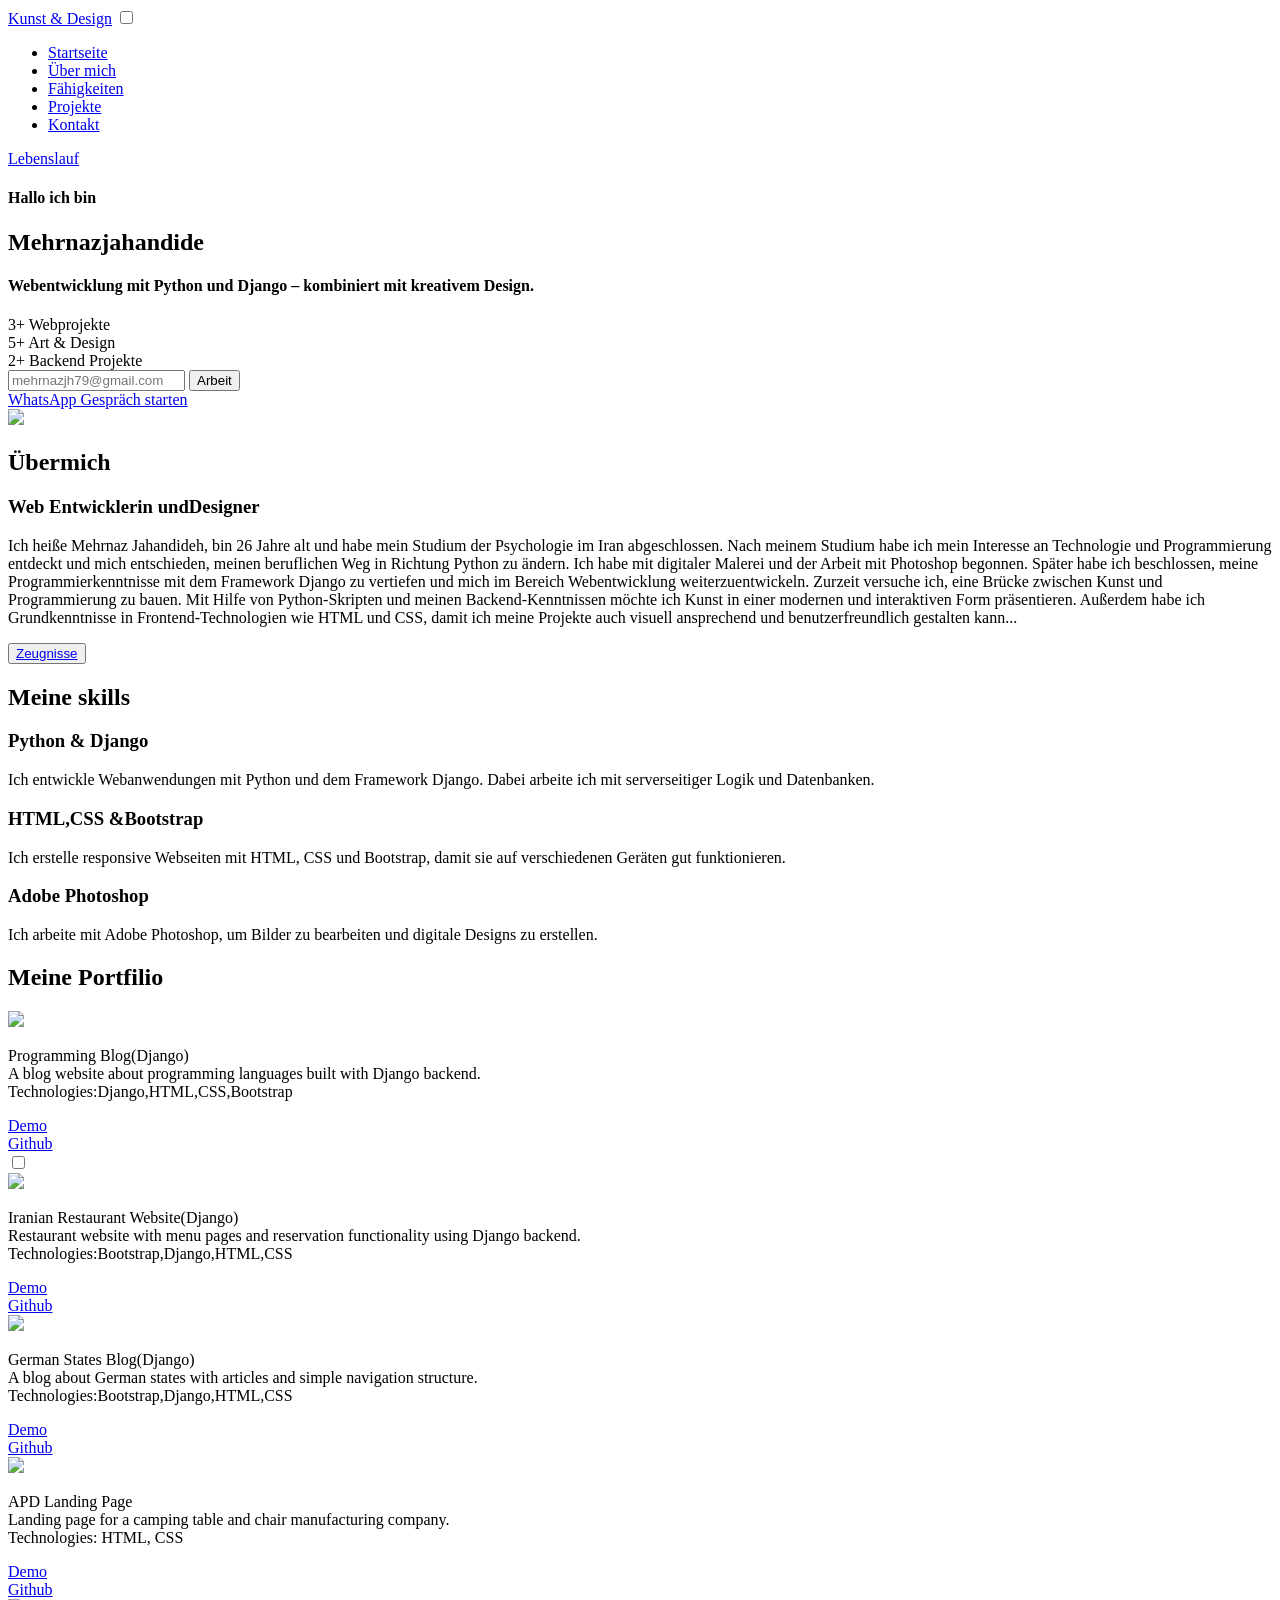
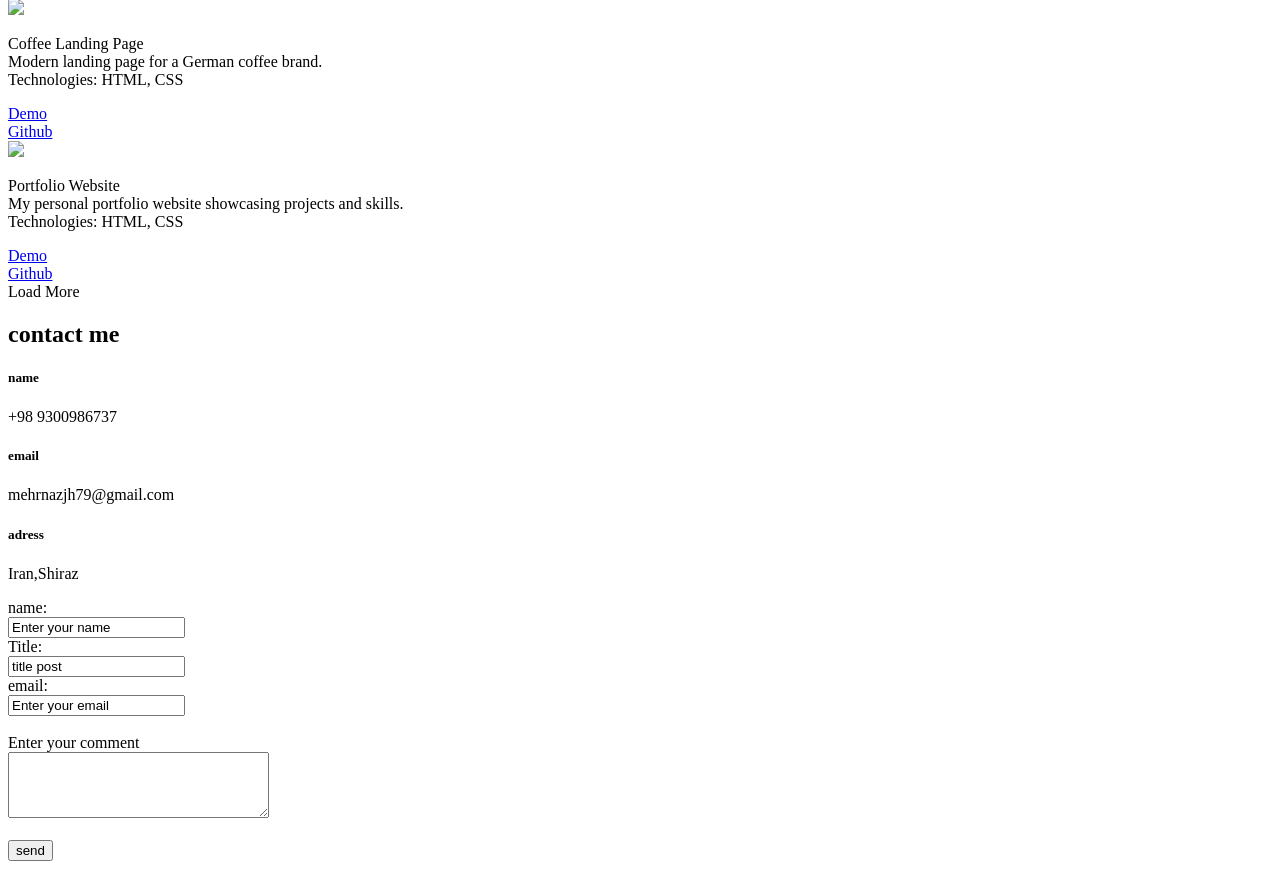
==== index.html @ a8831cef "Add files via upload" ====
<!DOCTYPE html>
<html lang="en">
<head>
    <meta charset="UTF-8">
    <link rel="stylesheet" href="./css/style.css">
    <link rel="stylesheet" href="./css/design.css">

    <!-- <link rel="preconnect" href="https://fonts.gstatic.com" crossorigin> -->
    <!-- <link href="https://fonts.googleapis.com/css2?family=Amiri:ital,wght@0,400;0,700;1,400;1,700&display=swap" rel="stylesheet"> -->
    <!-- <link rel="stylesheet" href="https://cdnjs.cloudflare.com/ajax/libs/font-awesome/6.5.0/css/all.min.css"> -->
    <meta name="viewport" content="width=device-width, initial-scale=1.0">
    <title>Lebenslauf</title>
</head>
<body>
    <header class="header">
        <div class="container">
            <nav class="navbar">
               <a href="design.html" class="logo">Kunst & Design</a>
               <input type="checkbox" id="menu-toggle" class="menu-checkbox">
                <label for="menu-toggle" class="menu-label">
                    <span class="bar"></span>
                    <span class="bar"></span>
                    <span class="bar"></span>
                </label>

                
               <ul class="nav-links" id="navlinks">
                <li><a href="#start">Startseite </a></li>
                <li><a href="#Über mich">Über mich</a></li>
                <li><a href="#Fähigkeiten">Fähigkeiten </a></li>
                <li><a href="#Projekte">Projekte </a></li>
                <li><a href="#Kontakt">Kontakt </a></li>
                <!-- <li><a href="#">melden / sign in</a></li> -->
                </ul>

                <a href="#Lebenslauf" class="btn">Lebenslauf</a>
            </nav>
        </div>
    </header>
    <section class="hero" id="start">
        <div class="container">
            <div class="hero-grid">
                <div class="hero-content">
                    <h4>Hallo ich bin </h4>
                    <h1>Mehrnaz<span class="highlight">jahandide</span></h1>
                    <h4 class="typing-effect">
Webentwicklung mit Python und Django – kombiniert mit kreativem Design.</h4>


                
                    <div class="hero-status">
                        <div class="stat-item">
                            <span class="num">3+</span>
                            <span class="label">Webprojekte</span>
                        </div>
                        <div class="stat-item">
                            <span class="num">5+</span>
                            <span class="label">Art & Design</span>
                        </div>
                        <div class="stat-item">
                            <span class="num">2+</span>
                            <span class="label">Backend Projekte</span>
                        </div>
                    </div>
                        <form action="" class="newsletter-form">
                            <input type="email" placeholder="mehrnazjh79@gmail.com">
                            <input type="submit" value="Arbeit" >
                        </form>
                        <div class="hero-cta">
                          <a href="#" class="btn">WhatsApp Gespräch starten</a>
                        </div>
                </div>
           </div>
        </div>

    </section>
    <section class="about" id="Über mich">
		<div class="container">
			<div class="about-content">
				<div class="about-img">
				    <img src="./css/img/me.jpg">
				</div>
				<div class="text_about">
                    <h2>Über<span class="highlight">mich</span></h2>
                    <h3>Web Entwicklerin und<span class="highlight">Designer</span></h3>
                    <p>Ich heiße Mehrnaz Jahandideh, bin 26 Jahre alt und habe mein Studium der Psychologie im Iran abgeschlossen. Nach meinem Studium habe ich mein Interesse an Technologie und Programmierung entdeckt und mich entschieden, meinen beruflichen Weg in Richtung Python zu ändern. Ich habe mit digitaler Malerei und der Arbeit mit Photoshop begonnen. Später habe ich beschlossen, meine Programmierkenntnisse mit dem Framework Django zu vertiefen und mich im Bereich Webentwicklung weiterzuentwickeln. Zurzeit versuche ich, eine Brücke zwischen Kunst und Programmierung zu bauen. Mit Hilfe von Python-Skripten und meinen Backend-Kenntnissen möchte ich Kunst in einer modernen und interaktiven Form präsentieren. Außerdem habe ich Grundkenntnisse in Frontend-Technologien wie HTML und CSS, damit ich meine Projekte auch visuell ansprechend und benutzerfreundlich gestalten kann...</p>
                    <button id="Lebenslauf" class="btn"><a href="./css/files/meine_zeugnisse.zip" download class="logo">Zeugnisse</a></button>	
    			</div>
                
		    </div>
		</div>
	</section>
    <section class="skills" id="Fähigkeiten">
        <div class="container">
            <div class="titls">
                <h2><span class="highlight">Meine</span> skills</h2>
            </div>

            <div class="skills-grid">
                <div class="box">
                    <h3 class="title2-logo">Python & Django</h3>
                    <p>Ich entwickle Webanwendungen mit Python und dem Framework Django. Dabei arbeite ich mit serverseitiger Logik und Datenbanken.</p>
                </div>
               

                
                    <div class="box">
                        <h3 class="title2-logo">HTML,CSS &Bootstrap</h3>
                        <p>Ich erstelle responsive Webseiten mit HTML, CSS und Bootstrap, damit sie auf verschiedenen Geräten gut funktionieren.</p>
                    </div>
                
                
                
                    <div class="box">
                        <h3 class="title2-logo">Adobe Photoshop</h3>
                        <p>Ich arbeite mit Adobe Photoshop, um Bilder zu bearbeiten und digitale Designs zu erstellen.

</p>
                    </div>
                

                
            </div>
        </div>
    </section>
    <section class="portfilio" id="Projekte">
         <!-- <div class="container">  -->
            <div class="titls">
                <h2><span class="highlight">Meine</span> Portfilio</h2>
            </div>  

            <div class="portfilio-grid">
        <div class="box2">
          <div class="image-portfilio">
            <img src="./css/img/Tech Blog.jpeg"> 
          </div>
          <div class="text-portfilio">
            <p>Programming Blog(Django)<br>
A blog website about programming languages built with Django backend.<br>
Technologies:Django,HTML,CSS,Bootstrap</p>
            <div class="github">
                 <div class="link"><a href="#">Demo</a></div>
                <div class="link"><a href="https://github.com/Mehrnazjahandideh/Techblog">Github</a></div>
            </div>
        </div>
    </div>

    <!-- چک‌باکس پنهان دقیقا بعد از کارت 1 -->
    <input type="checkbox" id="load-more-toggle" class="load-more-checkbox">

    <!-- کارت 2 (مخفی فقط در موبایل) -->
    <div class="box2 hide-mobile-only">
        <div class="image-portfilio">
            <img src="./css/img/home.jpeg">  
        </div>
        <div class="text-portfilio">
            <p>Iranian Restaurant Website(Django)<br>
             Restaurant website with menu pages and reservation functionality using Django backend.
             <br>Technologies:Bootstrap,Django,HTML,CSS</p>
            <div class="github">
                <div class="link"><a href="#">Demo</a></div>
                <div class="link"><a href="https://github.com/Mehrnazjahandideh/Iranfood">Github</a></div>
            </div>
        </div>
    </div>

    <!-- کارت 3 (مخفی فقط در موبایل) -->
    <div class="box2 hide-mobile-only">
        <div class="image-portfilio">
            <img src="./css/img/blog.de.jpeg">  
        </div>
        <div class="text-portfilio">
            <p>German States Blog(Django)<br>
              A blog about German states with articles and simple navigation structure.<br>
              Technologies:Bootstrap,Django,HTML,CSS
            </p>
            <div class="github">
                <div class="link"><a href="#">Demo</a></div>
                <div class="link"><a href="https://github.com/Mehrnazjahandideh/blog.de">Github</a></div>
            </div>
        </div>
    </div>
    

    <!-- کارت 4 (همیشه مخفی) -->
    <div class="box2 hide-always">
        <div class="image-portfilio">
            <img src="./css/img/apd.jpeg"> 
        </div>
        <div class="text-portfilio">
            <p>APD Landing Page<br>
               Landing page for a camping table and chair manufacturing company.<br>
               Technologies: HTML, CSS
            </p>
            <div class="github">
                <div class="link"><a href="https://mehrnazjahandideh.github.io/APDLanding/">Demo</a></div>
                <div class="link"><a href="https://github.com/Mehrnazjahandideh/APDLanding">Github</a></div>
            </div>
        </div>
    </div>

    <!-- کارت 5 (همیشه مخفی) -->
    <div class="box2 hide-always">
        <div class="image-portfilio">
            <img src="./css/img/kaffe.png">  
        </div>
        <div class="text-portfilio">
            <p>Coffee Landing Page<br>
             Modern landing page for a German coffee brand.<br>
             Technologies: HTML, CSS
            </p>
            <div class="github">
               <div class="link"><a href="https://mehrnazjahandideh.github.io/kaffee.de/">Demo</a></div>
               <div class="link"><a href="https://github.com/Mehrnazjahandideh/kaffee.de">Github</a></div>
            </div>
        </div>
    </div>

    <!-- کارت 6 (همیشه مخفی) -->
    <div class="box2 hide-always">
        <div class="image-portfilio">
            <img src="./css/img/me.png">  
        </div>
        <div class="text-portfilio">
            <p>Portfolio Website<br>
              My personal portfolio website showcasing projects and skills.<br>
              Technologies: HTML, CSS</p>
            <div class="github">
                <div class="link"><a href="#">Demo</a></div>
                <div class="link"><a href="#">Github</a></div>
            </div>
        </div>
    </div>

    <label for="load-more-toggle" class="load-more-btn btn">Load More</label>
    </section>

<!-- فوتر -->
    <footer class="contact" id="Kontakt">
        <div class="container">
            <h2 class="titls">contact<span class="highlight"> me</span></h2>
        <div class="footer-melden">

          <div class="info">
            <div class="footer">
               <h5 class="name"><span class="highlight">name</span></h5>
               <p class="number">+98 9300986737 </p>
            </div>

            <div class="footer">
               <h5 class="name"><span class="highlight">email</span></h5>
               <p class="number">mehrnazjh79@gmail.com </p>
            </div>

            <div class="footer">
                <h5 class="name"><span class="highlight">adress</span></h5>
                <p class="number">Iran,Shiraz </p>
            </div>
        </div>


        <div class="footer-form">
            <label for="name">name:</label><br>
            <input class="stat-item" type="text" name="name" value="Enter your name">
            <br>

            <label for="title">Title:</label><br>
            <input class="stat-item" type="text" name="title" value="title post"><br>

            <label for="email">email:</label><br>
            <input class="stat-item" class="stat-item" type="text" name="email" value="Enter your email">
            <br><br>
            
            <label for="text">Enter your comment</label><br>
            <textarea name="BLOG" id="" cols="30" rows="4"></textarea><br><br>
            <button type="submit" value="send" class='send btn'>send</button>
        
        </div>
      </div>
        
    </footer>
</body>
</html>
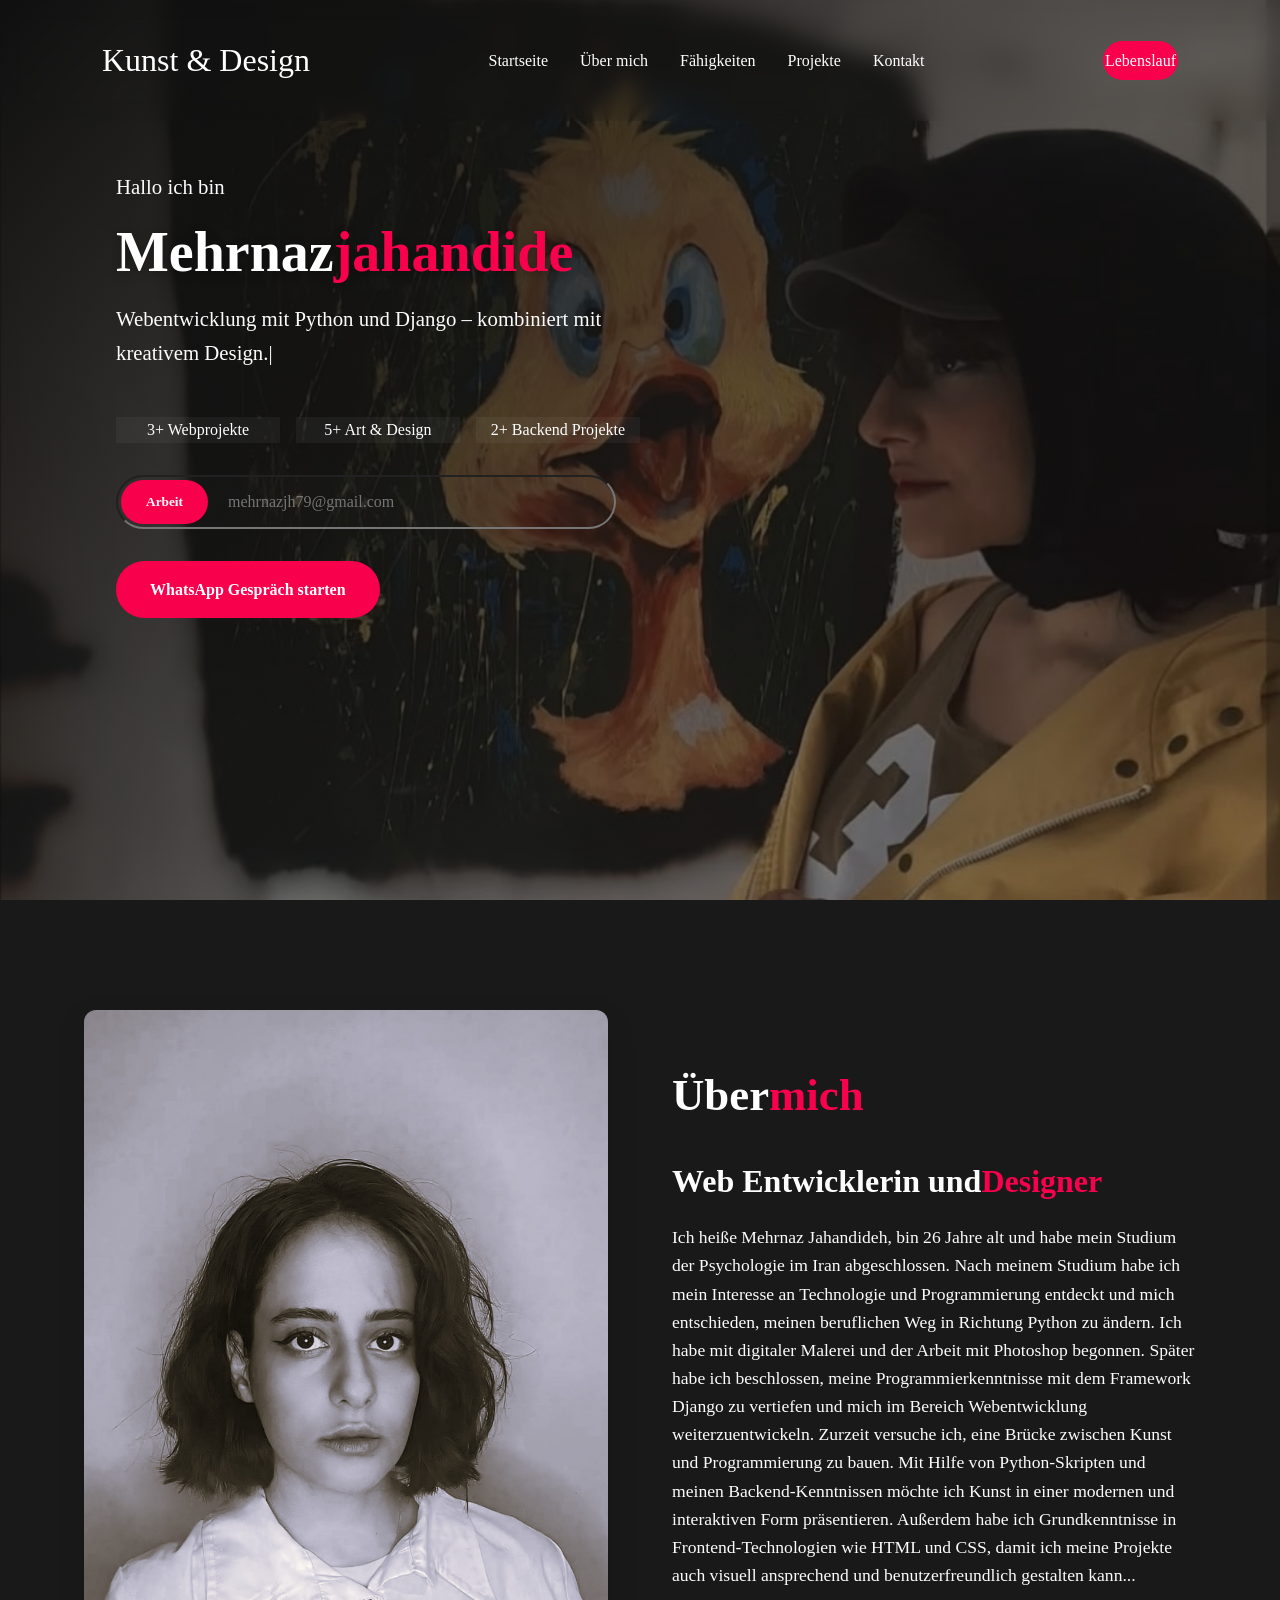
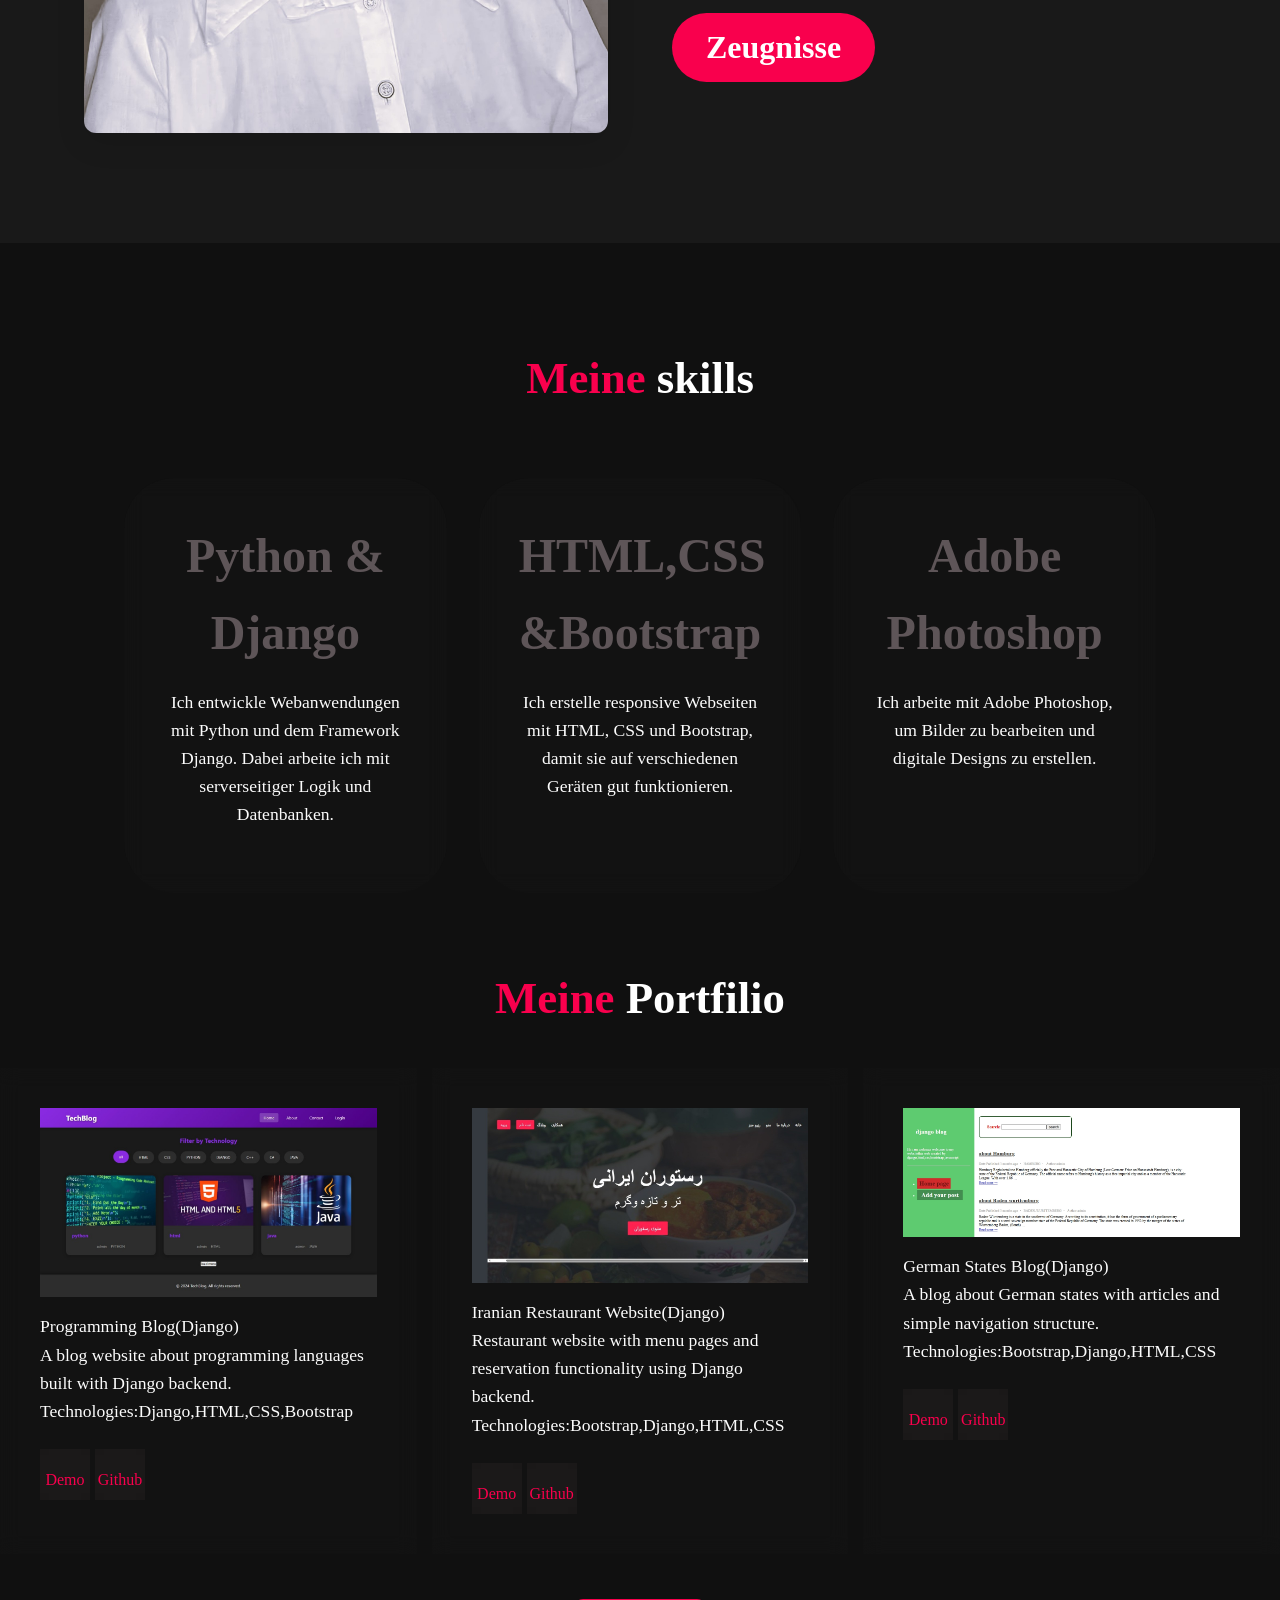
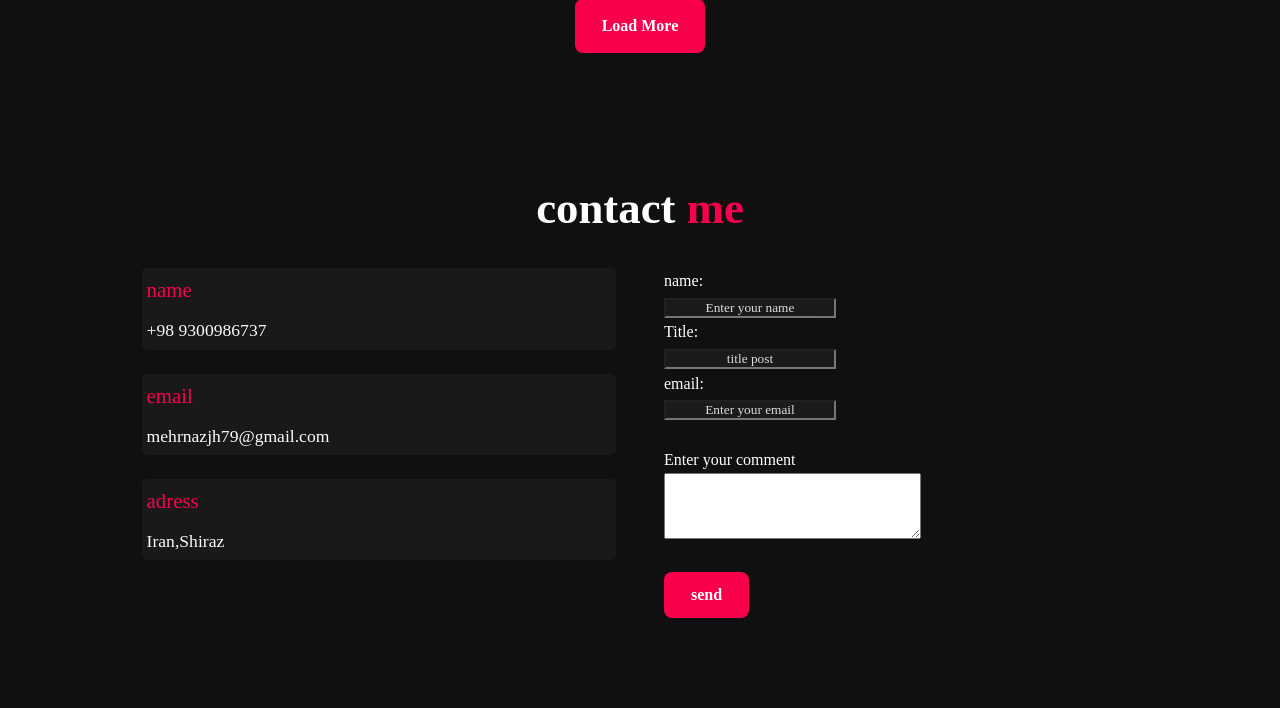
==== commit 040a3631: "Update index.html" ====
--- a/index.html
+++ b/index.html
@@ -227,7 +227,7 @@
               Technologies: HTML, CSS</p>
             <div class="github">
                 <div class="link"><a href="#">Demo</a></div>
-                <div class="link"><a href="#">Github</a></div>
+                <div class="link"><a href="https://github.com/Mehrnazjahandideh/MehrnazBioArt">Github</a></div>
             </div>
         </div>
     </div>
@@ -280,4 +280,4 @@
         
     </footer>
 </body>
-</html>+</html>
--- a/css/style.css
+++ b/css/style.css
@@ -0,0 +1,690 @@
+*{
+    margin: 0;
+    padding: 0;
+    box-sizing: border-box;
+    font-family: Cambria, Cochin, Georgia, Times, 'Times New Roman', serif;
+}
+html{
+    scroll-behavior: smooth;
+}
+body{
+    background-color: var(--dark-color);
+    color: var(--light-color);
+     line-height: 1.6;
+    /* overflow: hidden; */
+}
+h1{
+    font-size: 3.5rem;
+    font-weight: 800;
+    line-height: 1.2;
+}
+h2{
+    font-size: 2.8rem;
+    font-weight: 700;
+    margin-bottom: 1.5rem;
+}
+h3{
+     font-size: 2rem;
+    font-weight: 600;
+    margin-bottom: 1rem;
+}
+h4{
+    font-size: 1.5rem;
+    font-weight: 500;
+}
+h5{
+    font-size: 1.3rem;
+    font-weight: 500;
+}
+p{
+    font-size: 1.1rem;
+    margin-bottom: 1.5rem;
+    color: var(--gray-color);
+}
+:root {
+    --primary-color:#f9004d;
+    --primary-light:rgba(249, 0 ,77 ,0.1);
+    --secodary-color:#191919;
+    --dark-color:#101010;
+    --light-color:#ffff;
+    --gray-color:#fcfcfc;
+    --rtanition:all 0.3s ease;
+    --box-shadow:0 10px 30px rgba(0,0,0,0.1);
+    --birder-radius:12px;
+
+}
+.container{
+    width:90%;
+    max-width: 1200px;
+    margin: 10px auto;
+    padding: 0 20px;
+
+}
+header{
+    position: fixed;
+    top: 0;
+    right: 0;
+    width: 100%;
+    z-index: 1000;
+    backdrop-filter: blur(10px);
+    padding: 20px;
+    transition:var(--rtanition) ;
+    display: flex;
+
+}
+header.scrolled{
+    padding: 15px;
+    box-shadow: 0 5px 20px rgba(0,0,0,0.1);
+}
+.navbar{
+    display: flex; 
+    justify-content: space-between;
+    align-items: center;
+}
+.logo{
+    font-size: 2rem;
+    font-weight: 800;
+    color: var(--light-color);
+    text-decoration: none;
+
+}
+.logo:hover{
+    color: var(--primary-color);
+}
+  
+.nav-links{
+    display: flex;
+    gap: 2rem;
+    list-style-type: none;
+    gap: 2rem;
+   /* margin-right: 300px; */
+    /* padding-top: 20px; */
+}
+@media screen and (max-width: 768px) {
+     .nav-links {
+        position: absolute;
+        top: 100%;
+        left: -100%;
+        flex-direction: column;
+        width: 100%;
+        text-align: center;
+        padding: 30px 0;
+        transition: 0.4s ease-in-out;
+        background: rgba(30, 30, 30, 0.7);
+        backdrop-filter: blur(10px); 
+        -webkit-backdrop-filter: blur(10px);
+
+     }
+    .menu-checkbox:checked ~ .nav-links {
+        left: 0;
+    }
+}
+.nav-links  a:hover{
+    color: var(--primary-color);
+} 
+.navbar a {
+    color: var(--light-color);
+    font-weight: 500;
+    transition: var(--rtanition);
+    position: relative;
+    padding: 5px 0px;
+    text-decoration: none;
+}
+
+.nav-links a::after{
+    content: "";
+    position: absolute;
+    bottom: 0;
+    right: 0;
+    width: 0;
+    height: 2px;
+    background-color: var(--primary-color);
+    transition: var(--rtanition);
+    
+}
+.nav-links a:hover::after{
+
+    width: 100%;
+}
+.btn{
+    display: inline-block;
+    background-color: var(--primary-color);
+    color: var(--light-color);
+    padding: 14px 32px;
+    border-radius: 50px;
+    text-decoration: none;
+    font-weight: 600;
+    border: 2px solid transparent;
+    transition: var(--rtanition);
+    cursor: pointer;
+    font-size: 1rem;
+}
+@media screen and (max-width: 768px) {
+     .btn {
+        display: none;
+    }
+}
+.btn:hover {
+    background-color: transparent ;
+    background-color: rgb(148, 153, 137);
+    transform: translateY(-3px);
+    box-shadow: var(--box-shadow);
+    border: 2px solid;
+    transform: translateY(-5px);
+    border-color: var(--primary-color);
+    background: rgba(255,255,255,0.1);
+    border:1px solid var(--primary-color);
+    
+
+}
+.menu-checkbox {
+    display: none;
+}
+.menu-label {
+    display: none;
+    flex-direction: column;
+    cursor: pointer;
+    gap: 5px;
+}
+
+.bar {
+    width: 25px;
+    height: 3px;
+    background-color: var(--light-color); /* یا کلمه white بنویس */
+    transition: all 0.3s ease;
+}
+@media screen and (max-width: 768px) {
+     .menu-label {
+        display: flex;
+    }
+}
+    
+
+/*  /////////////////////////////////سوال */
+.hero{
+    min-height: 100vh;
+    position: relative;
+    overflow: hidden;
+    background: linear-gradient(
+        135deg,
+        rgba(16 16 16 / 100%) 0%,
+        rgb(25 25 25 / 30%) 100%,
+        rgb(16 16 16 / 0%) 0%
+
+      ),
+      url(./img/duck.jpg);
+    background-size: cover;
+    /* background-position: center; */
+    background-attachment: fixed;
+    padding: 160px 0px 50px ;
+    
+}
+.hero-grid{
+    display: grid;
+    grid-template-columns: 1fr 1fr;
+
+}
+@media screen and (max-width: 768px) {
+    
+    .hero-grid {
+        grid-template-columns: 1fr; 
+        text-align: left; 
+    }}
+.hero-content{
+    animation: fadeUp 1s ease;
+    padding-left: 2rem;
+}
+@media screen and (max-width: 768px) {
+     .hero-content {
+        padding-left: 0;
+    }
+    }
+.hero-content h4 {
+    color: var(--gray-color);
+    margin-bottom: 1rem;
+    font-size: 1.3rem;
+    animation: fadeUp 1s ease 0.2s both; 
+
+
+}
+.hero-content h1{
+    margin-bottom: 1rem;
+    animation: fadeUp 1s ease 0.4s both;
+    text-shadow: 0 2px 10px rgb(0 , 0, 0, 0.3);
+}
+@media screen and (max-width: 768px) {
+     .hero-content h1 {
+        font-size: 2.5rem;
+    }
+    .hero-status {
+       gap: 0.5rem; /* فاصله بین باکس‌ها کمتر شود */
+       margin: 2rem 10px; /* کمی فاصله از لبه‌های گوشی داشته باشد */
+    }
+
+    .stat-item {
+       padding: 10px 5px; /* پدینگ داخل باکس‌ها را تنظیم می‌کنیم */
+    }
+    .newsletter-form {
+        max-width: 100%; 
+        padding: 0 10px;
+        display: flex;
+        
+    }
+
+    .newsletter-form input[type='email'] {
+        padding: 15px 20px; 
+        margin-bottom: 10px; 
+        border-radius: 30px;
+        width: 100%;
+    }
+
+    .newsletter-form input[type='submit'] {
+        /* position: static;  */
+        width: 30%; 
+        height: 70%;
+        padding: 15px 20px;
+        border-radius: 30px;
+        margin-left: 10px;
+        
+        
+    }
+      
+    }
+.hero-content h3{
+    margin-bottom: 2.5rem;
+    color: #ddd;
+    animation: fadeUp 1s ease 0.6s both;
+}
+@keyframes fadeUp {
+    from {
+        opacity: 0;
+        transform: translateY(30px);
+    }
+    to {
+        opacity: 1;
+        transform: translateY(0);
+    }
+}
+.highlight{
+    color: var(--primary-color);
+}  
+.typing-effect{
+    position: relative;
+    display: inline-block;
+}
+.typing-effect::after{
+    content: '|';
+    position: absolute;
+    /* left: -5px; */
+    animation: blink 1s infinite;
+}
+@keyframes blink{
+    0%,
+    100% {
+        opacity: 1;
+    }
+    50%{
+        opacity: 0;
+    }
+}
+.hero-status{
+    display: grid;
+    grid-template-columns:repeat(3,1fr) ;
+    gap: 1rem;
+    margin: 2rem 0;
+    animation: fadeUp 1s ease 0.8s both;
+}
+@keyframes fadeUp {
+    from {
+        opacity: 0;
+        transform: translateY(30px);
+    }
+    to {
+        opacity: 1;
+        transform: translateY(0);
+    }
+}
+.stat-item{
+    text-align: center;
+    background: rgba(225,225,225,0.05);
+    /* padding: .5rem .5rem; */
+    backdrop-filter: blur(10px);
+    /* border-radius: var(--birder-radius); */
+    /* border: 1px solid rgba(255,255,255,0.1); */
+    transition: var(--rtanition);
+
+}
+.stat-item:hover{
+    transform: translateY(-5px);
+    border-color: var(--primary-color);
+    background: rgba(255,255,255,0.1);
+    border:1px solid var(--primary-color);
+}
+.newsletter-form{
+    max-width: 500px;
+    position: relative;
+    animation: fadeUp 1s ease 0.6s both;
+    margin-bottom: 2rem;
+    
+}
+@keyframes fadeUp {
+    from {
+        opacity: 0;
+        transform: translateY(30px);
+    }
+    to {
+        opacity: 1;
+        transform: translateY(0);
+    }
+}
+.newsletter-form input[type='email']{
+    width: 100%;
+    padding: 16px 20px 16px 110px;
+    border: 2px solid --primary-color;
+    background: rgba(255,255,255,.01);
+    color: var(--light-color);
+    font-size: 1rem;
+    backdrop-filter: blur(10px);
+    border-radius: 50px;
+    transition: var(--tranition);
+}
+.newsletter-form input[type='email']:focus{
+    outline: none;
+    box-shadow: 0 0 0 3px rgba(249, 0 ,77 ,0.3);
+    background: rgba(225,225,225,0.15);
+}
+
+.newsletter-form input[type='submit']{
+    position: absolute;
+    /* right: 10px; */
+    left: 5px;
+/* margin-right: 380px;   */
+    /* top: 9px; */
+    top: 5px;
+    bottom: 5px;
+    /* padding: 11px 25px;  */
+    padding: 0px 25px; 
+    border: none;
+    border-radius: 50px;
+    background-color: var(--primary-color);
+    color: var(--light-color);
+    font-weight: 600;
+    cursor: pointer;
+    transition: var(--tranition);
+
+}
+
+.newsletter-form input[type='submit']:hover{
+    border-color: #ff1a66;
+    /* transform: scale(1.05); */
+    transform: translateY(-3px);
+    border-color: var(--primary-color);
+    background: rgba(255,255,255,0.1);
+    border:1px solid var(--primary-color);
+}
+/* درباره ما */
+
+.about{
+    padding: 100px 0;
+    background-color: var(--secodary-color);
+}
+.about-content{
+    display: grid;
+    grid-template-columns: 1fr 1fr;
+    gap: 4rem;
+    align-items: center;
+    
+}
+.about-img{
+    border-radius: var(--birder-radius);
+    overflow: hidden;
+    box-shadow: var(--box-shadow);
+    
+}
+.about-img img {
+    width: 100%;
+    height: auto;
+    display: block;
+    transition: var(--rtanition);
+}
+.about-img:hover img{
+    transform: scale(1.1);
+}
+@media screen and (max-width: 768px) {
+    .about-content {
+        grid-template-columns: 1fr; 
+        gap: 2rem; 
+        text-align: center; 
+    }
+
+    
+    .about-img {
+        max-width: 400px;
+        margin: 0 auto;
+    }
+}
+
+/* مهارت */
+.skills {
+    width: 100%; 
+    background-color:blur();
+    margin-top: 100px;
+    margin-bottom: 30px;
+    
+    
+}
+.titls{
+   text-align: center;
+
+}
+.skills-grid{
+    display: grid;
+    gap: 2rem; 
+    padding: 2.5rem;
+    grid-template-columns: repeat(auto-fit , minmax(300px , 1fr));
+}
+.box{
+    gap: 35px;
+    /* background: var(--secodary-color); */
+    padding: 2.5rem;
+    border-radius: var(--birder-radius);
+    border: 1px;
+    transition: var(--rtanition);
+    text-align: center;
+    animation: fadeUp 1s ease;
+    border: 2px solid --primary-color; 
+    background: rgba(255,255,255,.01);
+    color: var(--light-color);
+    font-size: 2rem;
+    backdrop-filter: blur(10px);
+    border-radius: 50px;
+    transition: var(--rtanition);
+
+}
+@keyframes fadeUp {
+    from {
+        opacity: 0;
+        transform: translateY(50px);
+    }
+    to {
+        opacity: 1;
+        transform: translateY(0);
+    }
+}
+.box:hover{
+    border: 5px solid var(--primary-color);
+}
+
+
+.title2-logo{
+    font-size: 3rem;
+    color: #5e5558;
+}
+
+/* نمونه کار */
+/* تنظیمات گرید اصلی (یکی شد) */
+.portfilio-grid {
+    padding-top: 10px; 
+    display: grid;
+    grid-template-columns: 1fr 1fr 1fr;
+    gap: 15px;
+    width: 100%;
+}
+@media screen and (max-width: 768px) {
+    .portfilio-grid {
+        grid-template-columns: 1fr;
+    }
+}
+
+/* مخفی کردن چک باکس و کارت های 4 به بعد در همه حالت ها */
+.load-more-checkbox,
+.hide-always {
+    display: none;
+}
+
+/* مخفی کردن کارت های 2 و 3 فقط در موبایل */
+@media screen and (max-width: 768px) {
+    .hide-mobile-only {
+        display: none;
+    }
+}
+
+/* استایل دکمه Load More */
+.load-more-btn {
+    display: inline-block;
+    background-color: var(--primary-color);
+    color: #fff;
+    padding: 12px 25px;
+    text-align: center;
+    border-radius: 8px;
+    cursor: pointer;
+    /* این دستور باعث میشه دکمه بیفته وسط گرید */
+    grid-column: 1 / -1; 
+    margin: 30px auto;
+    width: max-content;
+    transition: 0.3s ease;
+}
+
+/* وقتی چک باکس تیک خورد، کارت های مخفی ظاهر میشن */
+.load-more-checkbox:checked ~ .hide-always,
+.load-more-checkbox:checked ~ .hide-mobile-only {
+    display: block; 
+    animation: fadeUp 0.5s ease forwards;
+}
+
+/* وقتی چک باکس تیک خورد، دکمه مخفی میشه */
+.load-more-checkbox:checked ~ .load-more-btn {
+    display: none;
+}
+
+/* ------------------------------------- */
+/* استایل های باکس ها (بدون تغییر، فقط اصلاحات جزئی تایپی) */
+.box2 {
+    width: 100%;
+    height: auto;
+    padding: 2.5rem;
+    text-align: center;
+    animation: fadeUp 1s ease;
+    background: rgba(255,255,255,.01);
+    color: var(--light-color);
+    font-size: 2rem;
+    backdrop-filter: blur(10px);
+    /* غلط املایی --rtanition به --transition تغییر کرد */
+    transition: var(--transition); 
+}
+
+.box2 img {
+    width: 100%;
+    height: auto;
+    object-fit: cover;
+}
+
+.github {
+    display: flex;
+    gap: 5px;
+}
+
+.link {
+    width: 50px;
+    text-align: center;
+    justify-content: center;
+    background: rgba(180, 129, 129, 0.05);
+    backdrop-filter: blur(10px);
+    transition: var(--transition);
+}
+
+.link:hover {
+    transform: translateY(-5px);
+    border-color: var(--primary-color);
+    background: var(--secodary-color); /* اگر املای این متغیر در روت شما secodary است، همین بماند */
+    border: 1px solid var(--primary-color);
+}
+
+.text-portfilio a {
+    font-size: 1rem;
+    text-decoration: none;
+    color: var(--primary-color);
+}
+
+.text-portfilio p {
+    text-align: left;
+}
+
+
+
+
+/* فوتر */
+.contact {
+    padding: 5rem 5%;
+    
+
+
+}
+.footer-melden{
+    display: grid;
+    grid-template-columns: 0.5fr 0.5fr;
+    gap: 3rem;
+   
+    
+}
+
+.info{
+    flex-direction: colum;
+    gap: 2rem;
+    
+}
+.footer{
+    background-color: var(--secodary-color);
+    align-items: center;
+    border-radius: 5px;
+    transition: var(--rtanition);
+    
+    
+    
+}
+.footer:hover{
+    transform: translateY(-20px);
+    background-color: var(--dark-color);
+    
+    
+}
+.footer h5{
+    padding: 5px;
+}
+.footer p{
+    padding: 5px;
+}
+.contact .stat-item{
+    color: #ddd;
+}
+.send {
+    display: inline-block;
+    background-color: var(--primary-color);
+    color: #fff;
+    padding: 12px 25px;
+    text-align: center;
+    border-radius: 8px;
+    cursor: pointer;
+    width: max-content;
+    transition: 0.3s ease;
+}
--- a/css/design.css
+++ b/css/design.css
@@ -0,0 +1,251 @@
+/* .coming-soon {
+    text-align: center;
+    padding: 200px 20px;
+    margin-bottom: -200px;
+    
+}
+
+.coming-soon h1 {
+    font-size: 2.4rem;
+    margin-bottom: 20px;
+}
+
+.coming-soon p {
+    font-size: 1.2rem;
+    color: #555;
+    
+} */
+
+
+/* تنظیمات بخش زیر منو */
+.hero-art {
+    padding-bottom: 50px;
+    width: 100%;
+    background-color: #222; /* رنگ پس زمینه کمی روشن‌تر از سیاه خالص برای تمایز */
+}
+
+/* فلکس باکس برای قرار دادن عکس و متن کنار هم */
+.hero-art-content {
+    min-height: 100vh;
+    position: relative;
+    overflow: hidden;
+    background: linear-gradient(
+        135deg,
+        rgba(16 16 16 / 100%) 0%,
+        rgb(25 25 25 / 30%) 100%,
+        rgb(16 16 16 / 0%) 0%
+
+      ),
+      url(./img/rihana.jpg);
+    background-size: cover;
+    /* background-position: center; */
+    background-attachment: scroll;
+    padding: 160px 0px 50px ;
+    
+
+    
+    
+}
+
+.hero-image {
+    padding: 100PX;
+    /* flex: 1; */
+    
+}
+
+.hero-image img {
+    width: 100%;
+    height: auto;
+    display: block;
+    border-radius: 15px; 
+    box-shadow: none !important; 
+    border: none !important;
+    
+}
+
+.hero-text {
+    flex: 1;
+    min-width: 300px;
+    z-index:1000;
+}
+
+.hero-text h3 {
+    font-size: 14px;
+    color: #888;
+    letter-spacing: 2px;
+    margin-bottom: 10px;
+}
+
+.hero-text h1 {
+    font-size: 3.5rem;
+    font-weight: 300; /* وزن فونت سبک مشابه عکس */
+    color: #ccc;
+    line-height: 1.2;
+    margin-bottom: 30px;
+}
+
+/* استایل دکمه */
+.btn-portfolio {
+    display: inline-block;
+    padding: 12px 30px;
+    border: 1px solid #555;
+    border-radius: 30px;
+    color: #fff;
+    text-decoration: none;
+    font-size: 14px;
+    letter-spacing: 1px;
+    transition: var(--transition, 0.3s ease);
+}
+
+.btn-portfolio:hover {
+    background-color: var(--main-color, #e91e63); /* استفاده از رنگ قرمز/صورتی سایت شما */
+    border-color: var(--main-color, #e91e63);
+}
+/* مخفی کردن تیک‌های رادیویی */
+.art-portfolio input[type="radio"] {
+    display: none;
+}
+
+/* استایل دکمه‌ها */
+.filter-btns {
+    display: flex;
+    justify-content: center;
+    gap: 15px;
+    margin-bottom: 30px;
+    flex-wrap: wrap;
+}
+
+.filter-btns label {
+    padding: 8px 20px;
+    background-color: transparent;
+    color: #fff;
+    border: 2px solid #e91e63; /* رنگ صورتی سایت شما */
+    border-radius: 25px;
+    cursor: pointer;
+    transition: all 0.3s ease;
+}
+
+.filter-btns label:hover {
+    background-color: #e91e63;
+}
+
+/* بحش دکمه */
+.art-portfolio input[type="radio"] {
+  display: none;
+}
+
+.art-portfolio {
+  background: #000;
+  color: #fff;
+  text-align: center;
+  padding: 100px 0 80px 0;
+  position: relative;
+  z-index: 2;
+}
+
+/* عنوان */
+.portfolio-header h2 {
+  font-size: 3rem;
+  font-weight: 300;
+  letter-spacing: 6px;
+  margin-bottom: 3px;
+}
+
+.portfolio-header p {
+  font-size: 1rem;
+  color: #bbb;
+  margin-bottom: 50px;
+}
+/* دکمه‌های فیلتر: */
+.filter-btns {
+  text-align: center;
+  margin-bottom: 30px;
+}
+
+.filter-btns label {
+  cursor: pointer;
+  display: inline-block;
+  margin: 0 12px;
+  padding: 9px 20px;
+  font-weight: 600;
+  color: #aaa;
+  border-bottom: 2px solid transparent;
+  transition: color 0.3s, border-color 0.3s;
+}
+
+.filter-btns label:hover {
+  color: #e91e63;
+}
+
+#filter-ballpoint:checked ~ .filter-btns label[for="filter-ballpoint"],
+#filter-kohle:checked ~ .filter-btns label[for="filter-kohle"],
+#filter-oil:checked ~ .filter-btns label[for="filter-oil"],
+#filter-digital:checked ~ .filter-btns label[for="filter-digital"],
+#filter-sketch:checked ~ .filter-btns label[for="filter-sketch"] {
+  color: #fff;
+  border-bottom: 2px solid #e91e63;
+}
+
+/* گالری masonry style: */
+.gallery-grid {
+  column-count: 4;
+  column-gap: 20px;
+  padding: 0 40px 40px 40px;
+}
+
+.art-item {
+  break-inside: avoid;
+  margin-bottom: 20px;
+  border-radius: 12px;
+  overflow: hidden;
+  box-shadow: 0 2px 8px rgb(0 0 0 / 0.15);
+  transition: transform 0.3s ease;
+}
+
+.art-item img {
+  width: 100%;
+  display: block;
+  border-radius: 12px;
+  transition: transform 0.3s ease;
+}
+
+.art-item:hover {
+  transform: scale(1.05);
+}
+
+.art-portfolio{
+position: relative;
+background: #0b0b0b;
+z-index: 2;
+padding-top: 80px;
+}
+
+/* فیلتر کردن عکس‌ها */
+#filter-ballpoint:checked ~ .gallery-grid .art-item:not(.ballpoint),
+#filter-kohle:checked ~ .gallery-grid .art-item:not(.kohle),
+#filter-oil:checked ~ .gallery-grid .art-item:not(.oil),
+#filter-digital:checked ~ .gallery-grid .art-item:not(.digital),
+#filter-sketch:checked ~ .gallery-grid .art-item:not(.sketch) {
+  display: none;
+}
+
+/* ریسپانسیو */
+@media (max-width:1200px) {
+  .gallery-grid {
+    column-count: 3;
+  }
+}
+
+@media (max-width:768px) {
+  .gallery-grid {
+    column-count: 2;
+    padding: 0 20px 20px 20px;
+  }
+}
+
+@media (max-width:480px) {
+  .gallery-grid {
+    column-count: 1;
+    padding: 0 10px 10px 10px;
+  }
+}
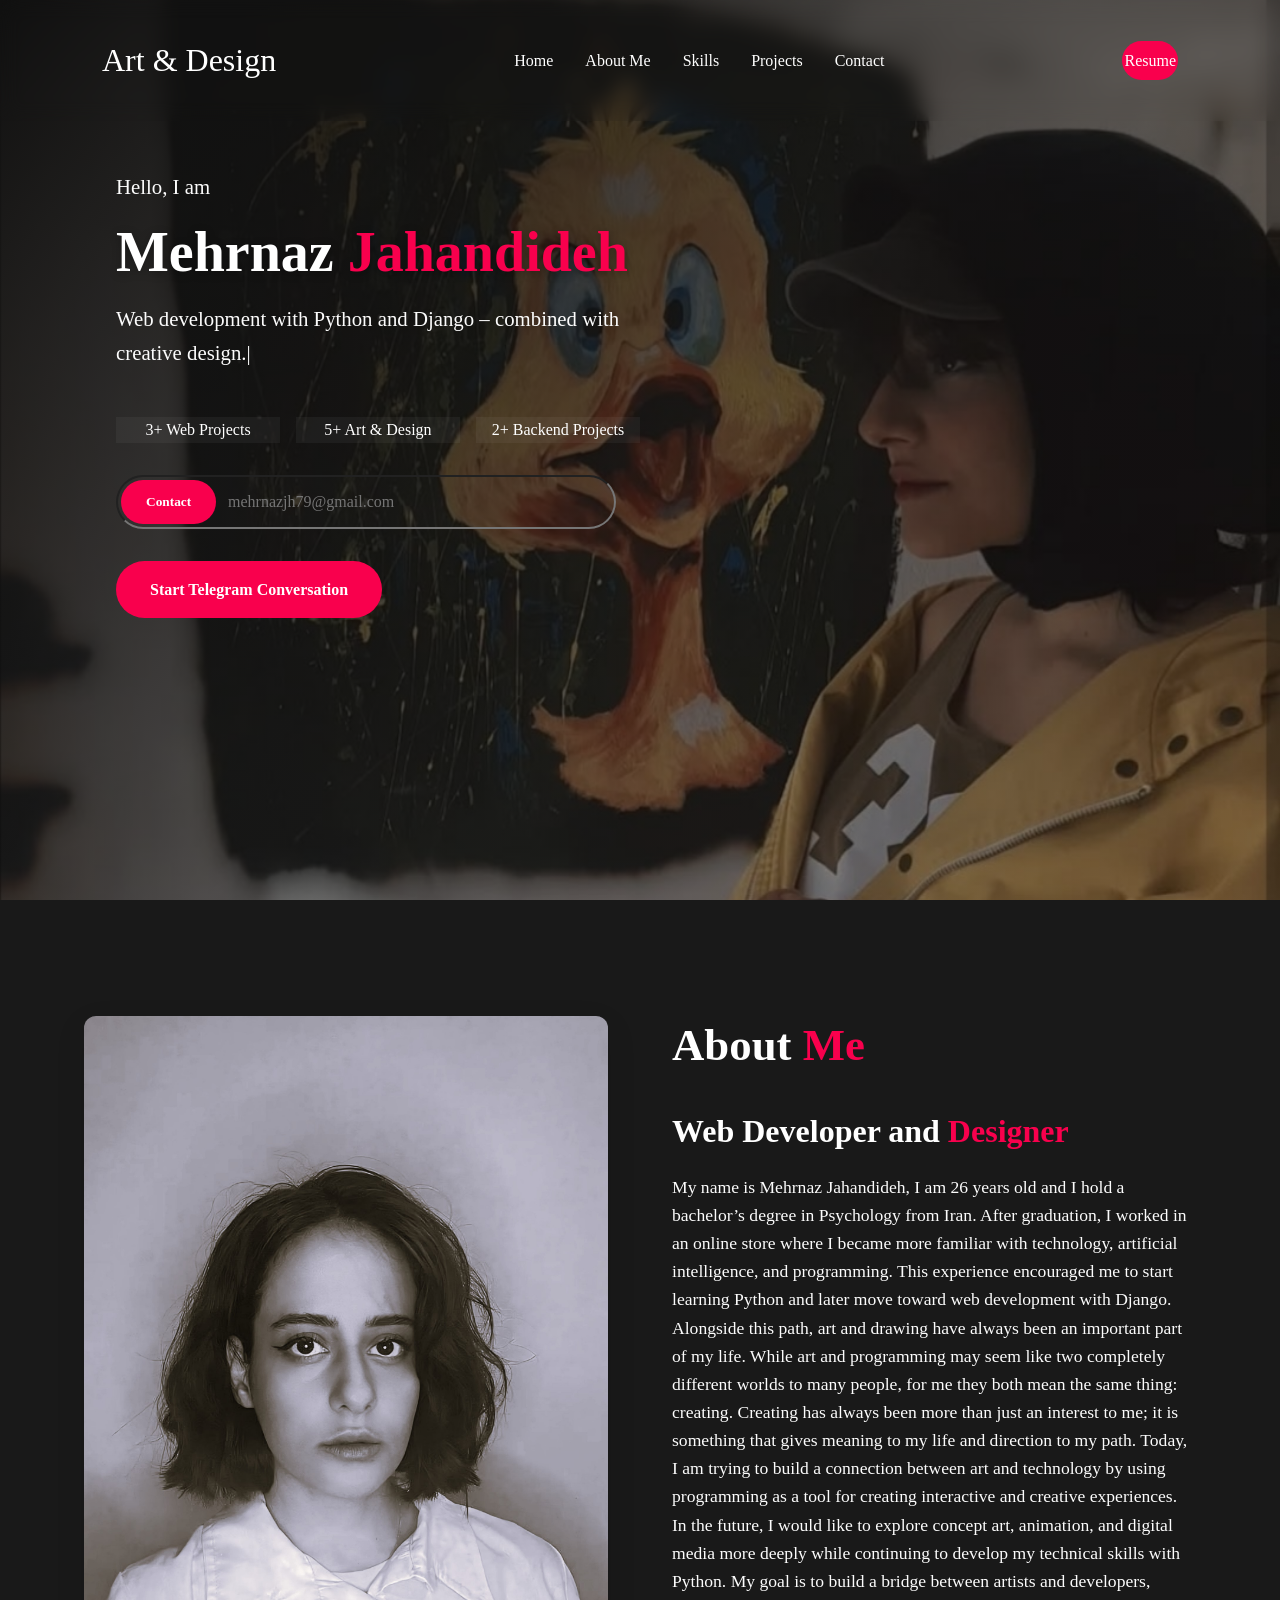
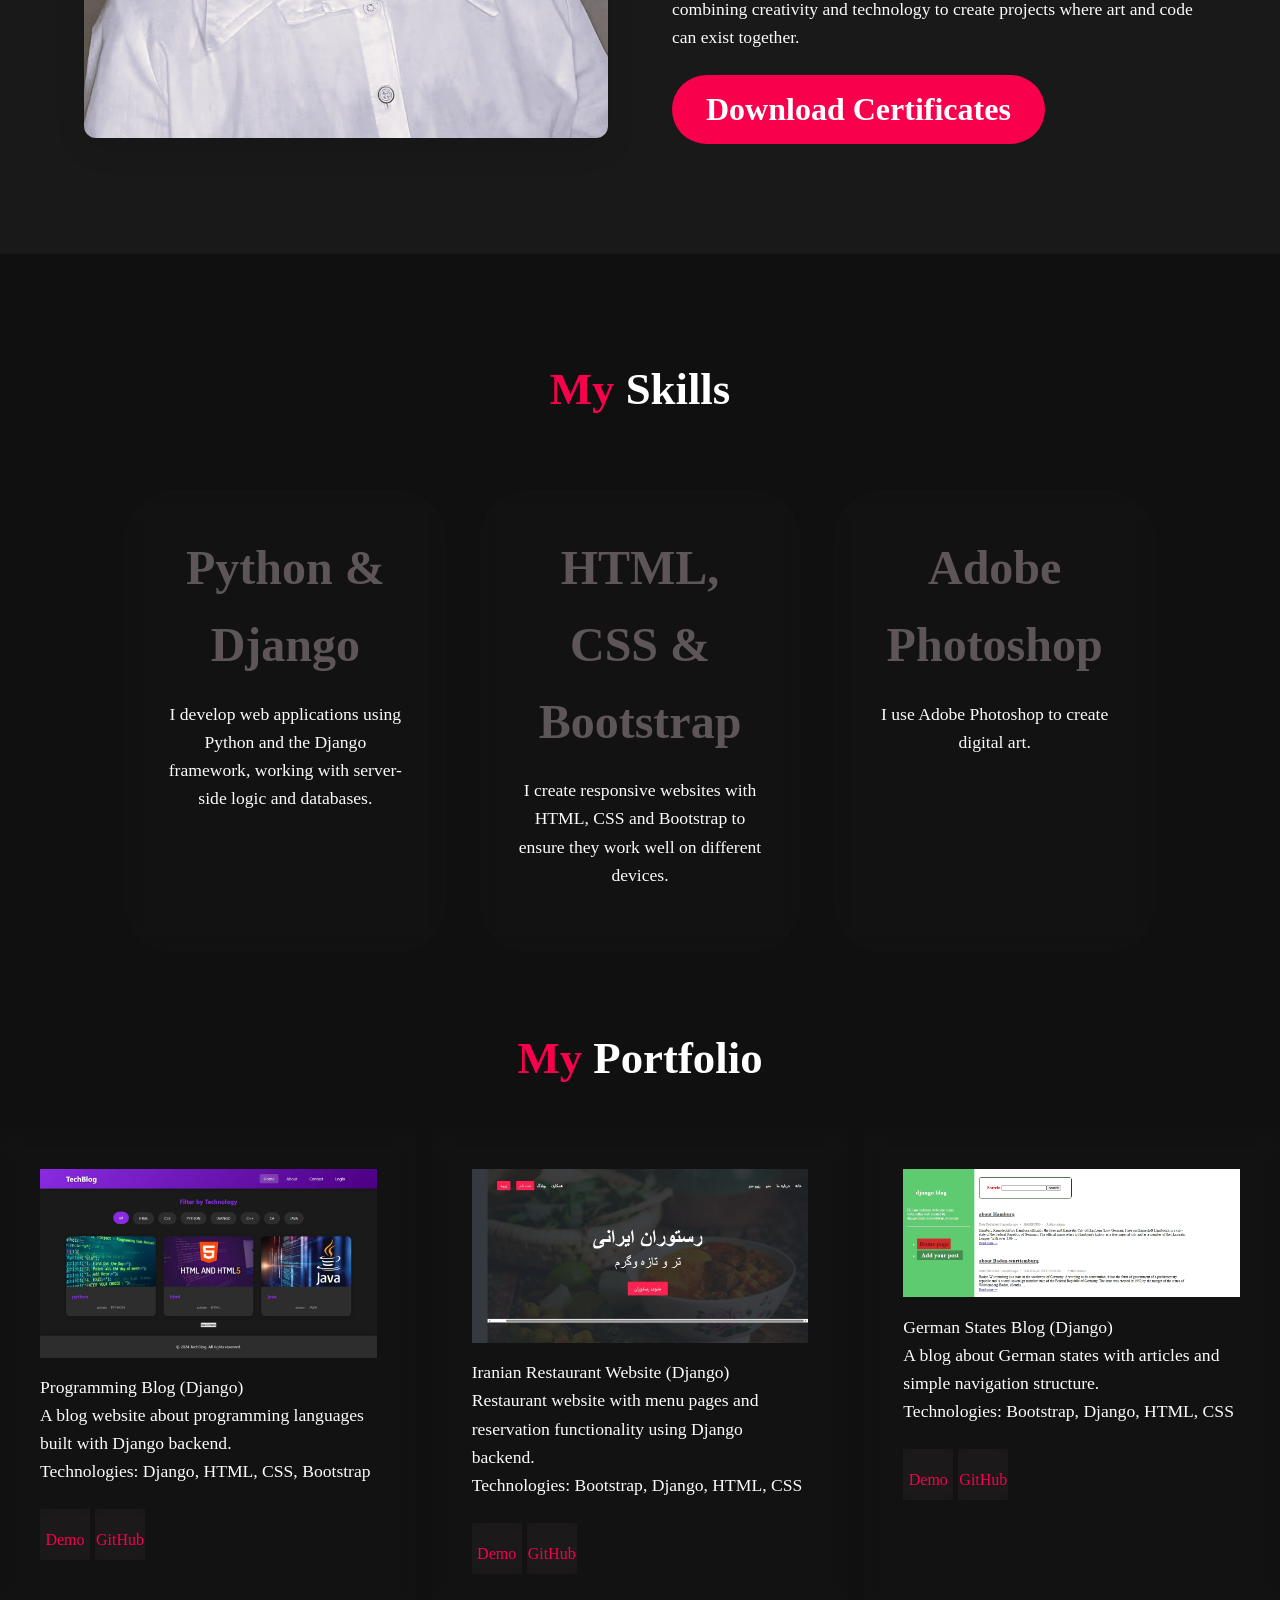
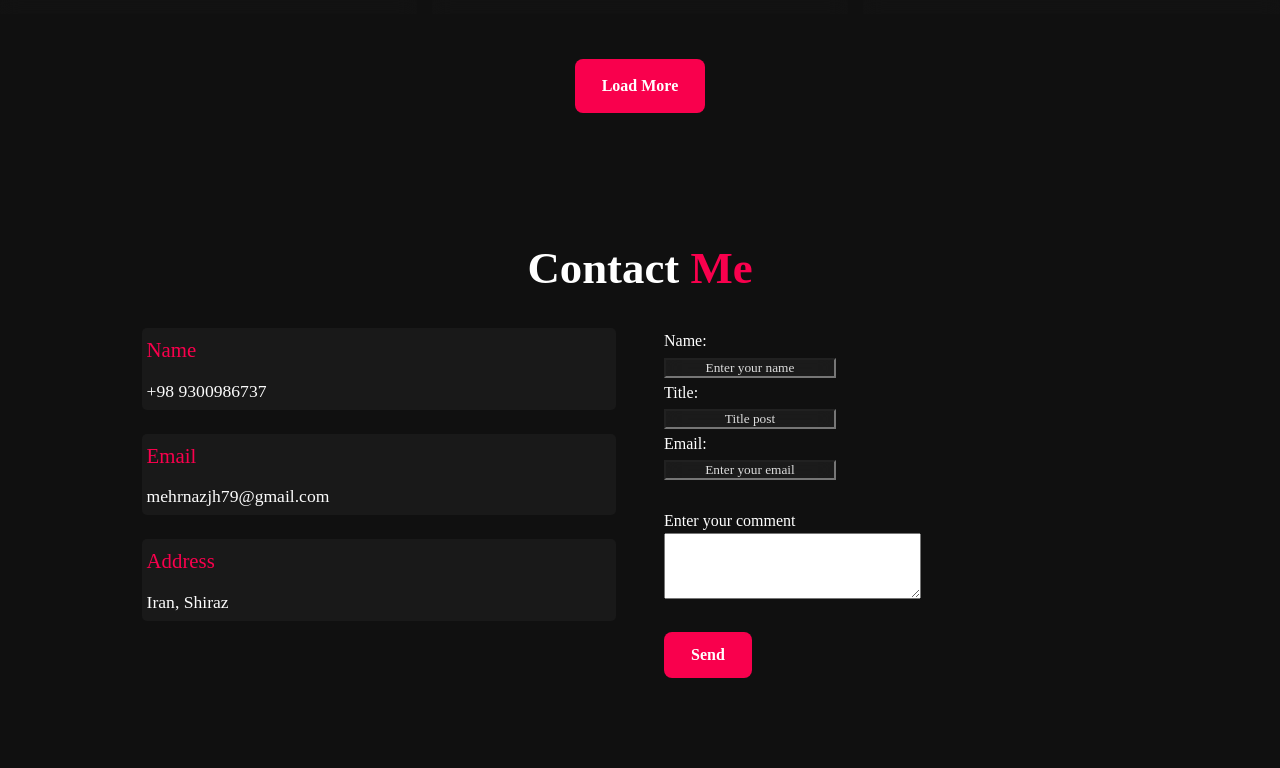
==== commit ab992065: "Add files via upload" ====
--- a/index.html
+++ b/index.html
@@ -9,13 +9,13 @@
     <!-- <link href="https://fonts.googleapis.com/css2?family=Amiri:ital,wght@0,400;0,700;1,400;1,700&display=swap" rel="stylesheet"> -->
     <!-- <link rel="stylesheet" href="https://cdnjs.cloudflare.com/ajax/libs/font-awesome/6.5.0/css/all.min.css"> -->
     <meta name="viewport" content="width=device-width, initial-scale=1.0">
-    <title>Lebenslauf</title>
+    <title>Portfolio - Mehrnaz Jahandideh</title>
 </head>
 <body>
     <header class="header">
         <div class="container">
             <nav class="navbar">
-               <a href="design.html" class="logo">Kunst & Design</a>
+               <a href="design.html" class="logo">Art & Design</a>
                <input type="checkbox" id="menu-toggle" class="menu-checkbox">
                 <label for="menu-toggle" class="menu-label">
                     <span class="bar"></span>
@@ -23,17 +23,17 @@
                     <span class="bar"></span>
                 </label>
 
-                
+               
                <ul class="nav-links" id="navlinks">
-                <li><a href="#start">Startseite </a></li>
-                <li><a href="#Über mich">Über mich</a></li>
-                <li><a href="#Fähigkeiten">Fähigkeiten </a></li>
-                <li><a href="#Projekte">Projekte </a></li>
-                <li><a href="#Kontakt">Kontakt </a></li>
-                <!-- <li><a href="#">melden / sign in</a></li> -->
+                <li><a href="#start">Home</a></li>
+                <li><a href="#about">About Me</a></li>
+                <li><a href="#skills">Skills</a></li>
+                <li><a href="#projects">Projects</a></li>
+                <li><a href="#contact">Contact</a></li>
+                <!-- <li><a href="#">Login / Sign in</a></li> -->
                 </ul>
 
-                <a href="#Lebenslauf" class="btn">Lebenslauf</a>
+                <a href="#Lebenslauf" class="btn">Resume</a>
             </nav>
         </div>
     </header>
@@ -41,17 +41,17 @@
         <div class="container">
             <div class="hero-grid">
                 <div class="hero-content">
-                    <h4>Hallo ich bin </h4>
-                    <h1>Mehrnaz<span class="highlight">jahandide</span></h1>
+                    <h4>Hello, I am </h4>
+                    <h1>Mehrnaz<span class="highlight"> Jahandideh</span></h1>
                     <h4 class="typing-effect">
-Webentwicklung mit Python und Django – kombiniert mit kreativem Design.</h4>
-
-
-                
+Web development with Python and Django – combined with creative design.</h4>
+
+
+               
                     <div class="hero-status">
                         <div class="stat-item">
                             <span class="num">3+</span>
-                            <span class="label">Webprojekte</span>
+                            <span class="label">Web Projects</span>
                         </div>
                         <div class="stat-item">
                             <span class="num">5+</span>
@@ -59,133 +59,136 @@
                         </div>
                         <div class="stat-item">
                             <span class="num">2+</span>
-                            <span class="label">Backend Projekte</span>
+                            <span class="label">Backend Projects</span>
                         </div>
                     </div>
                         <form action="" class="newsletter-form">
                             <input type="email" placeholder="mehrnazjh79@gmail.com">
-                            <input type="submit" value="Arbeit" >
+                            <input type="submit" value="Contact" >
                         </form>
                         <div class="hero-cta">
-                          <a href="#" class="btn">WhatsApp Gespräch starten</a>
+                          <a href="#" class="btn">Start Telegram Conversation</a>
                         </div>
                 </div>
            </div>
         </div>
 
     </section>
-    <section class="about" id="Über mich">
-		<div class="container">
-			<div class="about-content">
-				<div class="about-img">
-				    <img src="./css/img/me.jpg">
-				</div>
-				<div class="text_about">
-                    <h2>Über<span class="highlight">mich</span></h2>
-                    <h3>Web Entwicklerin und<span class="highlight">Designer</span></h3>
-                    <p>Ich heiße Mehrnaz Jahandideh, bin 26 Jahre alt und habe mein Studium der Psychologie im Iran abgeschlossen. Nach meinem Studium habe ich mein Interesse an Technologie und Programmierung entdeckt und mich entschieden, meinen beruflichen Weg in Richtung Python zu ändern. Ich habe mit digitaler Malerei und der Arbeit mit Photoshop begonnen. Später habe ich beschlossen, meine Programmierkenntnisse mit dem Framework Django zu vertiefen und mich im Bereich Webentwicklung weiterzuentwickeln. Zurzeit versuche ich, eine Brücke zwischen Kunst und Programmierung zu bauen. Mit Hilfe von Python-Skripten und meinen Backend-Kenntnissen möchte ich Kunst in einer modernen und interaktiven Form präsentieren. Außerdem habe ich Grundkenntnisse in Frontend-Technologien wie HTML und CSS, damit ich meine Projekte auch visuell ansprechend und benutzerfreundlich gestalten kann...</p>
-                    <button id="Lebenslauf" class="btn"><a href="./css/files/meine_zeugnisse.zip" download class="logo">Zeugnisse</a></button>	
-    			</div>
-                
-		    </div>
-		</div>
-	</section>
-    <section class="skills" id="Fähigkeiten">
+    <section class="about" id="about">
+<div class="container">
+<div class="about-content">
+<div class="about-img">
+    <img src="./css/img/me.jpg">
+</div>
+<div class="text_about">
+                    <h2>About<span class="highlight"> Me</span></h2>
+                    <h3>Web Developer and<span class="highlight"> Designer</span></h3>
+                    <p>
+                        My name is Mehrnaz Jahandideh, I am 26 years old and I hold a bachelor’s degree in Psychology from Iran. After graduation, I worked in an online store where I became more familiar with technology, artificial intelligence, and programming. This experience encouraged me to start learning Python and later move toward web development with Django.
+Alongside this path, art and drawing have always been an important part of my life. While art and programming may seem like two completely different worlds to many people, for me they both mean the same thing: creating. Creating has always been more than just an interest to me; it is something that gives meaning to my life and direction to my path.
+Today, I am trying to build a connection between art and technology by using programming as a tool for creating interactive and creative experiences. In the future, I would like to explore concept art, animation, and digital media more deeply while continuing to develop my technical skills with Python.
+My goal is to build a bridge between artists and developers, combining creativity and technology to create projects where art and code can exist together.
+                    </p>
+                    <button id="Lebenslauf" class="btn"><a href="./files/CV.zip" download class="logo">Download Certificates</a></button>
+    </div>
+               
+    </div>
+</div>
+</section>
+    <section class="skills" id="skills">
         <div class="container">
             <div class="titls">
-                <h2><span class="highlight">Meine</span> skills</h2>
+                <h2><span class="highlight">My</span> Skills</h2>
             </div>
 
             <div class="skills-grid">
                 <div class="box">
                     <h3 class="title2-logo">Python & Django</h3>
-                    <p>Ich entwickle Webanwendungen mit Python und dem Framework Django. Dabei arbeite ich mit serverseitiger Logik und Datenbanken.</p>
+                    <p>I develop web applications using Python and the Django framework, working with server-side logic and databases.</p>
                 </div>
-               
-
-                
+              
+
+               
                     <div class="box">
-                        <h3 class="title2-logo">HTML,CSS &Bootstrap</h3>
-                        <p>Ich erstelle responsive Webseiten mit HTML, CSS und Bootstrap, damit sie auf verschiedenen Geräten gut funktionieren.</p>
+                        <h3 class="title2-logo">HTML, CSS & Bootstrap</h3>
+                        <p>I create responsive websites with HTML, CSS and Bootstrap to ensure they work well on different devices.</p>
                     </div>
-                
-                
-                
+               
+               
+               
                     <div class="box">
                         <h3 class="title2-logo">Adobe Photoshop</h3>
-                        <p>Ich arbeite mit Adobe Photoshop, um Bilder zu bearbeiten und digitale Designs zu erstellen.
-
-</p>
+                        <p>I use Adobe Photoshop to create digital art.</p>
                     </div>
-                
-
-                
+               
+
+               
             </div>
         </div>
     </section>
-    <section class="portfilio" id="Projekte">
+    <section class="portfilio" id="projects">
          <!-- <div class="container">  -->
             <div class="titls">
-                <h2><span class="highlight">Meine</span> Portfilio</h2>
-            </div>  
+                <h2><span class="highlight">My</span> Portfolio</h2>
+            </div> 
 
             <div class="portfilio-grid">
         <div class="box2">
           <div class="image-portfilio">
-            <img src="./css/img/Tech Blog.jpeg"> 
+            <img src="./css/img/Tech Blog.jpeg">
           </div>
           <div class="text-portfilio">
-            <p>Programming Blog(Django)<br>
+            <p>Programming Blog (Django)<br>
 A blog website about programming languages built with Django backend.<br>
-Technologies:Django,HTML,CSS,Bootstrap</p>
+Technologies: Django, HTML, CSS, Bootstrap</p>
             <div class="github">
                  <div class="link"><a href="#">Demo</a></div>
-                <div class="link"><a href="https://github.com/Mehrnazjahandideh/Techblog">Github</a></div>
-            </div>
-        </div>
-    </div>
-
-    <!-- چک‌باکس پنهان دقیقا بعد از کارت 1 -->
+                <div class="link"><a href="https://github.com/Mehrnazjahandideh/Techblog">GitHub</a></div>
+            </div>
+        </div>
+    </div>
+
+    <!-- Hidden Checkbox for Load More -->
     <input type="checkbox" id="load-more-toggle" class="load-more-checkbox">
 
-    <!-- کارت 2 (مخفی فقط در موبایل) -->
+    <!-- Card 2 (Hidden on Mobile) -->
     <div class="box2 hide-mobile-only">
         <div class="image-portfilio">
-            <img src="./css/img/home.jpeg">  
-        </div>
-        <div class="text-portfilio">
-            <p>Iranian Restaurant Website(Django)<br>
+            <img src="./css/img/home.jpeg"> 
+        </div>
+        <div class="text-portfilio">
+            <p>Iranian Restaurant Website (Django)<br>
              Restaurant website with menu pages and reservation functionality using Django backend.
-             <br>Technologies:Bootstrap,Django,HTML,CSS</p>
+             <br>Technologies: Bootstrap, Django, HTML, CSS</p>
             <div class="github">
                 <div class="link"><a href="#">Demo</a></div>
-                <div class="link"><a href="https://github.com/Mehrnazjahandideh/Iranfood">Github</a></div>
-            </div>
-        </div>
-    </div>
-
-    <!-- کارت 3 (مخفی فقط در موبایل) -->
+                <div class="link"><a href="https://github.com/Mehrnazjahandideh/Iranfood">GitHub</a></div>
+            </div>
+        </div>
+    </div>
+
+    <!-- Card 3 (Hidden on Mobile) -->
     <div class="box2 hide-mobile-only">
         <div class="image-portfilio">
-            <img src="./css/img/blog.de.jpeg">  
-        </div>
-        <div class="text-portfilio">
-            <p>German States Blog(Django)<br>
+            <img src="./css/img/blog.de.jpeg"> 
+        </div>
+        <div class="text-portfilio">
+            <p>German States Blog (Django)<br>
               A blog about German states with articles and simple navigation structure.<br>
-              Technologies:Bootstrap,Django,HTML,CSS
+              Technologies: Bootstrap, Django, HTML, CSS
             </p>
             <div class="github">
                 <div class="link"><a href="#">Demo</a></div>
-                <div class="link"><a href="https://github.com/Mehrnazjahandideh/blog.de">Github</a></div>
-            </div>
-        </div>
-    </div>
-    
-
-    <!-- کارت 4 (همیشه مخفی) -->
+                <div class="link"><a href="https://github.com/Mehrnazjahandideh/blog.de">GitHub</a></div>
+            </div>
+        </div>
+    </div>
+   
+
+    <!-- Card 4 (Always Hidden initially) -->
     <div class="box2 hide-always">
         <div class="image-portfilio">
-            <img src="./css/img/apd.jpeg"> 
+            <img src="./css/img/apd.jpeg">
         </div>
         <div class="text-portfilio">
             <p>APD Landing Page<br>
@@ -194,15 +197,15 @@
             </p>
             <div class="github">
                 <div class="link"><a href="https://mehrnazjahandideh.github.io/APDLanding/">Demo</a></div>
-                <div class="link"><a href="https://github.com/Mehrnazjahandideh/APDLanding">Github</a></div>
-            </div>
-        </div>
-    </div>
-
-    <!-- کارت 5 (همیشه مخفی) -->
+                <div class="link"><a href="https://github.com/Mehrnazjahandideh/APDLanding">GitHub</a></div>
+            </div>
+        </div>
+    </div>
+
+    <!-- Card 5 (Always Hidden initially) -->
     <div class="box2 hide-always">
         <div class="image-portfilio">
-            <img src="./css/img/kaffe.png">  
+            <img src="./css/img/kaffe.png"> 
         </div>
         <div class="text-portfilio">
             <p>Coffee Landing Page<br>
@@ -211,15 +214,15 @@
             </p>
             <div class="github">
                <div class="link"><a href="https://mehrnazjahandideh.github.io/kaffee.de/">Demo</a></div>
-               <div class="link"><a href="https://github.com/Mehrnazjahandideh/kaffee.de">Github</a></div>
-            </div>
-        </div>
-    </div>
-
-    <!-- کارت 6 (همیشه مخفی) -->
+               <div class="link"><a href="https://github.com/Mehrnazjahandideh/kaffee.de">GitHub</a></div>
+            </div>
+        </div>
+    </div>
+
+    <!-- Card 6 (Always Hidden initially) -->
     <div class="box2 hide-always">
         <div class="image-portfilio">
-            <img src="./css/img/me.png">  
+            <img src="./css/img/me.png"> 
         </div>
         <div class="text-portfilio">
             <p>Portfolio Website<br>
@@ -227,7 +230,7 @@
               Technologies: HTML, CSS</p>
             <div class="github">
                 <div class="link"><a href="#">Demo</a></div>
-                <div class="link"><a href="https://github.com/Mehrnazjahandideh/MehrnazBioArt">Github</a></div>
+                <div class="link"><a href="#">GitHub</a></div>
             </div>
         </div>
     </div>
@@ -235,49 +238,49 @@
     <label for="load-more-toggle" class="load-more-btn btn">Load More</label>
     </section>
 
-<!-- فوتر -->
-    <footer class="contact" id="Kontakt">
-        <div class="container">
-            <h2 class="titls">contact<span class="highlight"> me</span></h2>
+<!-- Footer -->
+    <footer class="contact" id="contact">
+        <div class="container">
+            <h2 class="titls">Contact<span class="highlight"> Me</span></h2>
         <div class="footer-melden">
 
           <div class="info">
             <div class="footer">
-               <h5 class="name"><span class="highlight">name</span></h5>
+               <h5 class="name"><span class="highlight">Name</span></h5>
                <p class="number">+98 9300986737 </p>
             </div>
 
             <div class="footer">
-               <h5 class="name"><span class="highlight">email</span></h5>
+               <h5 class="name"><span class="highlight">Email</span></h5>
                <p class="number">mehrnazjh79@gmail.com </p>
             </div>
 
             <div class="footer">
-                <h5 class="name"><span class="highlight">adress</span></h5>
-                <p class="number">Iran,Shiraz </p>
+                <h5 class="name"><span class="highlight">Address</span></h5>
+                <p class="number">Iran, Shiraz </p>
             </div>
         </div>
 
 
         <div class="footer-form">
-            <label for="name">name:</label><br>
+            <label for="name">Name:</label><br>
             <input class="stat-item" type="text" name="name" value="Enter your name">
             <br>
 
             <label for="title">Title:</label><br>
-            <input class="stat-item" type="text" name="title" value="title post"><br>
-
-            <label for="email">email:</label><br>
+            <input class="stat-item" type="text" name="title" value="Title post"><br>
+
+            <label for="email">Email:</label><br>
             <input class="stat-item" class="stat-item" type="text" name="email" value="Enter your email">
             <br><br>
-            
+           
             <label for="text">Enter your comment</label><br>
             <textarea name="BLOG" id="" cols="30" rows="4"></textarea><br><br>
-            <button type="submit" value="send" class='send btn'>send</button>
-        
+            <button type="submit" value="send" class='send btn'>Send</button>
+       
         </div>
       </div>
-        
+       
     </footer>
 </body>
-</html>
+</html>
--- a/css/design.css
+++ b/css/design.css
@@ -21,10 +21,9 @@
 .hero-art {
     padding-bottom: 50px;
     width: 100%;
-    background-color: #222; /* رنگ پس زمینه کمی روشن‌تر از سیاه خالص برای تمایز */
-}
-
-/* فلکس باکس برای قرار دادن عکس و متن کنار هم */
+    background-color: #222; 
+}
+
 .hero-art-content {
     min-height: 100vh;
     position: relative;
@@ -36,7 +35,7 @@
         rgb(16 16 16 / 0%) 0%
 
       ),
-      url(./img/rihana.jpg);
+      url(./img2/rihana.jpg);
     background-size: cover;
     /* background-position: center; */
     background-attachment: scroll;
@@ -98,7 +97,7 @@
 }
 
 .btn-portfolio:hover {
-    background-color: var(--main-color, #e91e63); /* استفاده از رنگ قرمز/صورتی سایت شما */
+    background-color: var(--main-color, #e91e63);/
     border-color: var(--main-color, #e91e63);
 }
 /* مخفی کردن تیک‌های رادیویی */
@@ -119,7 +118,7 @@
     padding: 8px 20px;
     background-color: transparent;
     color: #fff;
-    border: 2px solid #e91e63; /* رنگ صورتی سایت شما */
+    border: 2px solid #e91e63; 
     border-radius: 25px;
     cursor: pointer;
     transition: all 0.3s ease;
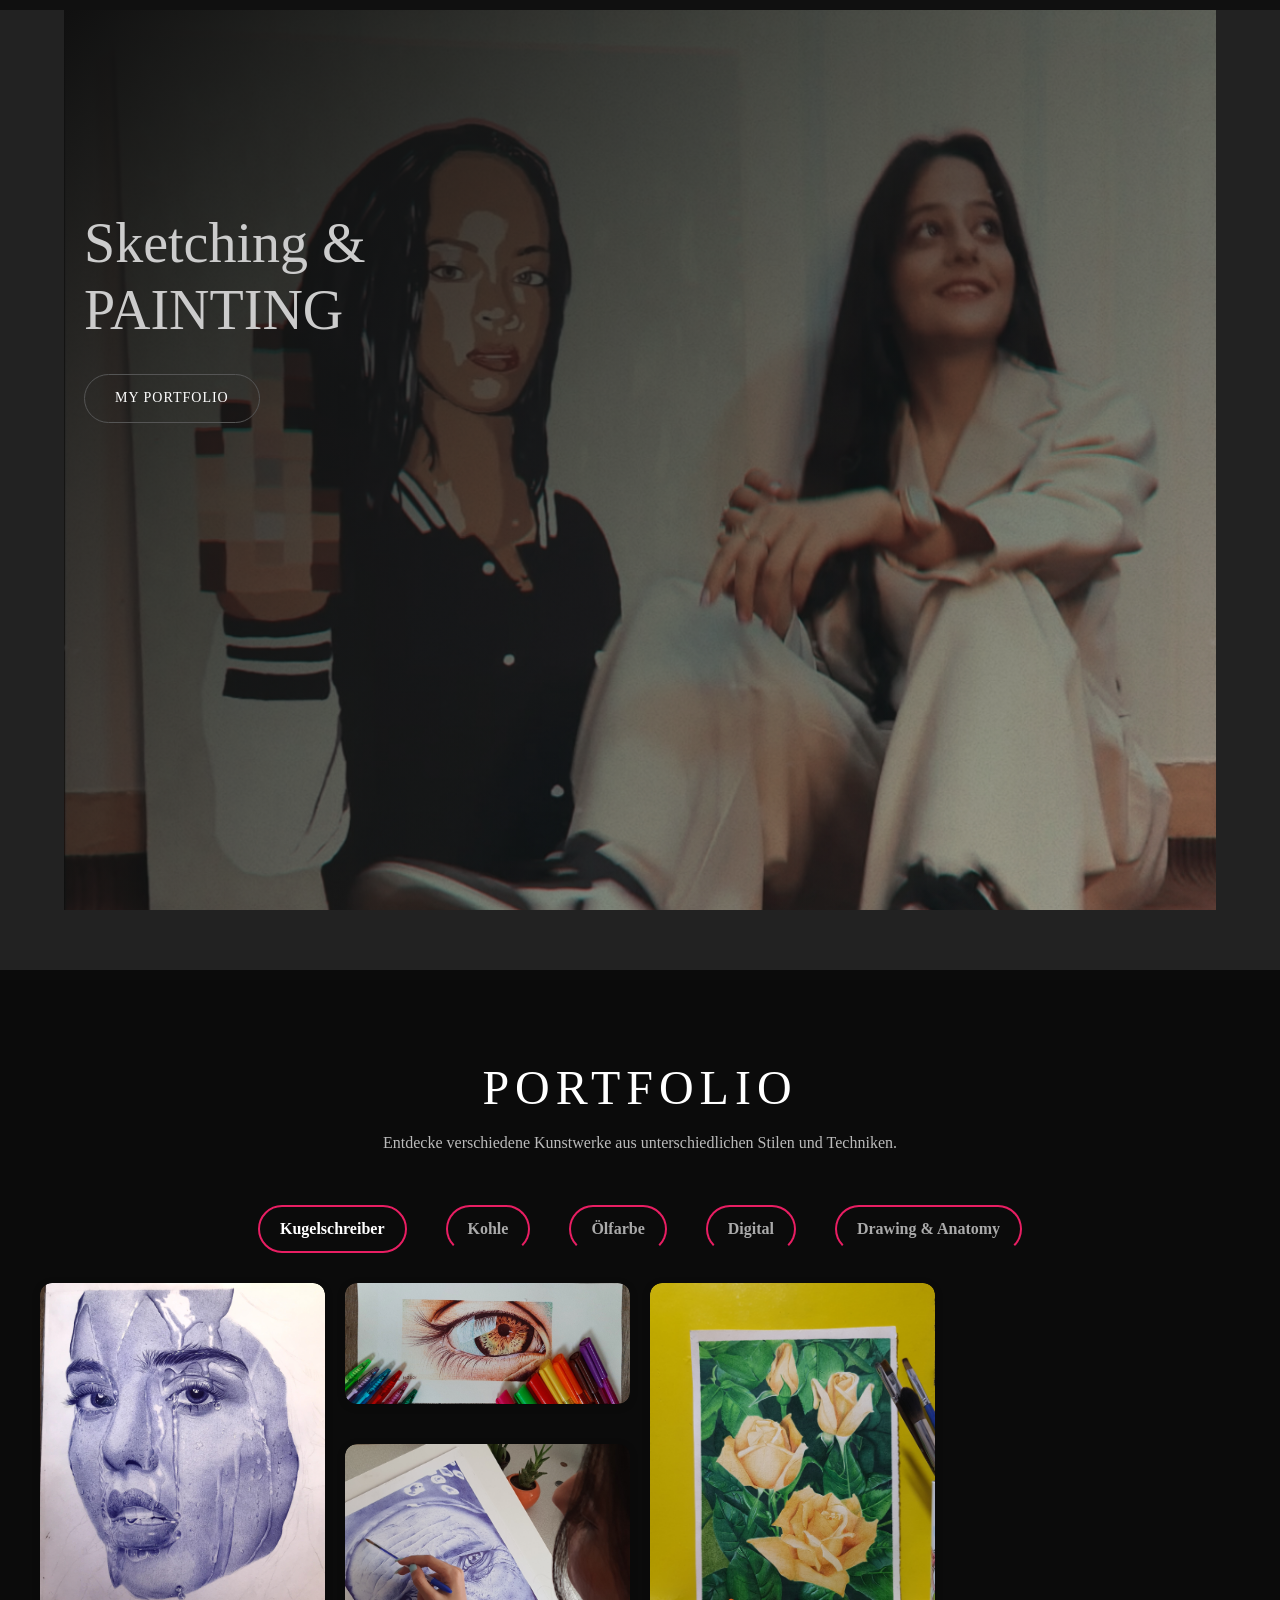
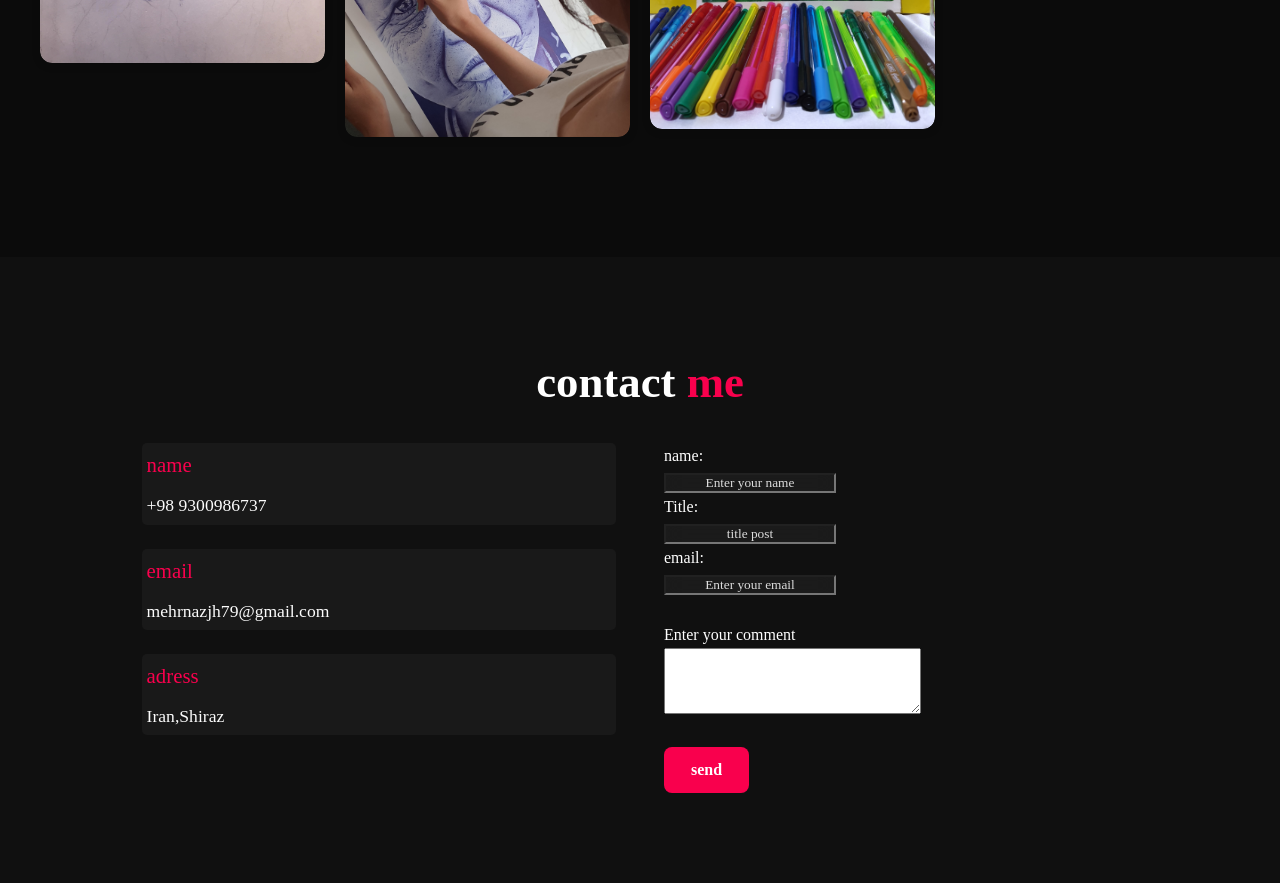
==== commit 072632eb: "Add files via upload" ====
--- a/index.html
+++ b/index.html
@@ -2,20 +2,17 @@
 <html lang="en">
 <head>
     <meta charset="UTF-8">
+    <link rel="stylesheet" href="./css/design.css">
     <link rel="stylesheet" href="./css/style.css">
-    <link rel="stylesheet" href="./css/design.css">
-
-    <!-- <link rel="preconnect" href="https://fonts.gstatic.com" crossorigin> -->
-    <!-- <link href="https://fonts.googleapis.com/css2?family=Amiri:ital,wght@0,400;0,700;1,400;1,700&display=swap" rel="stylesheet"> -->
-    <!-- <link rel="stylesheet" href="https://cdnjs.cloudflare.com/ajax/libs/font-awesome/6.5.0/css/all.min.css"> -->
     <meta name="viewport" content="width=device-width, initial-scale=1.0">
-    <title>Portfolio - Mehrnaz Jahandideh</title>
+    <title>Ul/UX</title>
 </head>
 <body>
-    <header class="header">
+    <!-- <header class="header">
+        
         <div class="container">
             <nav class="navbar">
-               <a href="design.html" class="logo">Art & Design</a>
+               <a href="design.html" class="logo">Kunst & Design</a>
                <input type="checkbox" id="menu-toggle" class="menu-checkbox">
                 <label for="menu-toggle" class="menu-label">
                     <span class="bar"></span>
@@ -23,264 +20,149 @@
                     <span class="bar"></span>
                 </label>
 
-               
                <ul class="nav-links" id="navlinks">
-                <li><a href="#start">Home</a></li>
-                <li><a href="#about">About Me</a></li>
-                <li><a href="#skills">Skills</a></li>
-                <li><a href="#projects">Projects</a></li>
-                <li><a href="#contact">Contact</a></li>
-                <!-- <li><a href="#">Login / Sign in</a></li> -->
-                </ul>
+<li><a href="index.html#start">Startseite</a></li>
+<li><a href="index.html#about">Über mich</a></li>
+<li><a href="index.html#skills">Fähigkeiten</a></li>
+<li><a href="index.html#projects">Projekte</a></li>
+<li><a href="index.html#contact">Kontakt</a></li>
+</ul>
 
-                <a href="#Lebenslauf" class="btn">Resume</a>
+                <a href="#Lebenslauf" class="btn">Lebenslauf</a>
             </nav>
         </div>
-    </header>
-    <section class="hero" id="start">
-        <div class="container">
-            <div class="hero-grid">
-                <div class="hero-content">
-                    <h4>Hello, I am </h4>
-                    <h1>Mehrnaz<span class="highlight"> Jahandideh</span></h1>
-                    <h4 class="typing-effect">
-Web development with Python and Django – combined with creative design.</h4>
-
-
-               
-                    <div class="hero-status">
-                        <div class="stat-item">
-                            <span class="num">3+</span>
-                            <span class="label">Web Projects</span>
-                        </div>
-                        <div class="stat-item">
-                            <span class="num">5+</span>
-                            <span class="label">Art & Design</span>
-                        </div>
-                        <div class="stat-item">
-                            <span class="num">2+</span>
-                            <span class="label">Backend Projects</span>
-                        </div>
-                    </div>
-                        <form action="" class="newsletter-form">
-                            <input type="email" placeholder="mehrnazjh79@gmail.com">
-                            <input type="submit" value="Contact" >
-                        </form>
-                        <div class="hero-cta">
-                          <a href="#" class="btn">Start Telegram Conversation</a>
-                        </div>
-                </div>
-           </div>
-        </div>
-
-    </section>
-    <section class="about" id="about">
-<div class="container">
-<div class="about-content">
-<div class="about-img">
-    <img src="./css/img/me.jpg">
-</div>
-<div class="text_about">
-                    <h2>About<span class="highlight"> Me</span></h2>
-                    <h3>Web Developer and<span class="highlight"> Designer</span></h3>
-                    <p>
-                        My name is Mehrnaz Jahandideh, I am 26 years old and I hold a bachelor’s degree in Psychology from Iran. After graduation, I worked in an online store where I became more familiar with technology, artificial intelligence, and programming. This experience encouraged me to start learning Python and later move toward web development with Django.
-Alongside this path, art and drawing have always been an important part of my life. While art and programming may seem like two completely different worlds to many people, for me they both mean the same thing: creating. Creating has always been more than just an interest to me; it is something that gives meaning to my life and direction to my path.
-Today, I am trying to build a connection between art and technology by using programming as a tool for creating interactive and creative experiences. In the future, I would like to explore concept art, animation, and digital media more deeply while continuing to develop my technical skills with Python.
-My goal is to build a bridge between artists and developers, combining creativity and technology to create projects where art and code can exist together.
-                    </p>
-                    <button id="Lebenslauf" class="btn"><a href="./files/CV.zip" download class="logo">Download Certificates</a></button>
-    </div>
-               
-    </div>
-</div>
-</section>
-    <section class="skills" id="skills">
-        <div class="container">
-            <div class="titls">
-                <h2><span class="highlight">My</span> Skills</h2>
+        
+    </header> -->
+<section class="hero-art">
+        <div class="container hero-art-content">
+            
+            <div class="hero-image">
             </div>
-
-            <div class="skills-grid">
-                <div class="box">
-                    <h3 class="title2-logo">Python & Django</h3>
-                    <p>I develop web applications using Python and the Django framework, working with server-side logic and databases.</p>
-                </div>
-              
-
-               
-                    <div class="box">
-                        <h3 class="title2-logo">HTML, CSS & Bootstrap</h3>
-                        <p>I create responsive websites with HTML, CSS and Bootstrap to ensure they work well on different devices.</p>
-                    </div>
-               
-               
-               
-                    <div class="box">
-                        <h3 class="title2-logo">Adobe Photoshop</h3>
-                        <p>I use Adobe Photoshop to create digital art.</p>
-                    </div>
-               
-
-               
+            <div class="hero-text">
+                <h1>Sketching &<br>PAINTING</h1>
+                <a href="#portfolio-section" class="btn-portfolio">MY PORTFOLIO</a>
             </div>
         </div>
     </section>
-    <section class="portfilio" id="projects">
-         <!-- <div class="container">  -->
-            <div class="titls">
-                <h2><span class="highlight">My</span> Portfolio</h2>
-            </div> 
+<!-- دکمه -->
 
-            <div class="portfilio-grid">
-        <div class="box2">
-          <div class="image-portfilio">
-            <img src="./css/img/Tech Blog.jpeg">
-          </div>
-          <div class="text-portfilio">
-            <p>Programming Blog (Django)<br>
-A blog website about programming languages built with Django backend.<br>
-Technologies: Django, HTML, CSS, Bootstrap</p>
-            <div class="github">
-                 <div class="link"><a href="#">Demo</a></div>
-                <div class="link"><a href="https://github.com/Mehrnazjahandideh/Techblog">GitHub</a></div>
-            </div>
-        </div>
-    </div>
+       <div class="art-portfolio" id="portfolio-section"">
+        <div class="portfolio-header">
+    <h2>PORTFOLIO</h2>
+    <p>Entdecke verschiedene Kunstwerke aus unterschiedlichen Stilen und Techniken.</p>
+  </div>
+  <!-- فیلترها -->
+  <input type="radio" name="art-filter" id="filter-ballpoint" checked>
+  <input type="radio" name="art-filter" id="filter-kohle">
+  <input type="radio" name="art-filter" id="filter-oil">
+  <input type="radio" name="art-filter" id="filter-digital">
+  <input type="radio" name="art-filter" id="filter-sketch">
 
-    <!-- Hidden Checkbox for Load More -->
-    <input type="checkbox" id="load-more-toggle" class="load-more-checkbox">
+  <div class="filter-btns">
+    <label for="filter-ballpoint">Kugelschreiber</label>
+    <label for="filter-kohle">Kohle</label>
+    <label for="filter-oil">Ölfarbe</label>
+    <label for="filter-digital">Digital</label>
+    <label for="filter-sketch">Drawing & Anatomy</label>
+  </div>
 
-    <!-- Card 2 (Hidden on Mobile) -->
-    <div class="box2 hide-mobile-only">
-        <div class="image-portfilio">
-            <img src="./css/img/home.jpeg"> 
-        </div>
-        <div class="text-portfilio">
-            <p>Iranian Restaurant Website (Django)<br>
-             Restaurant website with menu pages and reservation functionality using Django backend.
-             <br>Technologies: Bootstrap, Django, HTML, CSS</p>
-            <div class="github">
-                <div class="link"><a href="#">Demo</a></div>
-                <div class="link"><a href="https://github.com/Mehrnazjahandideh/Iranfood">GitHub</a></div>
-            </div>
-        </div>
-    </div>
+  <!-- گالری -->
+  <div class="gallery-grid">
+ 
+    <!-- خودکار - 6 عکس -->
+    <div class="art-item ballpoint"><img src="./img2/wet.JPG" alt=""></div>
+    <div class="art-item ballpoint"><img src="./img2/eye.jpg" alt=""></div>
+    <div class="art-item ballpoint"><img src="./img2/cat.JPG" alt=""></div>
+    <div class="art-item ballpoint"><img src="./img2/oldwoman.jpg" alt=""></div>
+    <div class="art-item ballpoint"><img src="./img2/flower.jpg" alt=""></div>
+    <div class="art-item ballpoint"><img src="./img2/boy.JPG" alt=""></div>
 
-    <!-- Card 3 (Hidden on Mobile) -->
-    <div class="box2 hide-mobile-only">
-        <div class="image-portfilio">
-            <img src="./css/img/blog.de.jpeg"> 
-        </div>
-        <div class="text-portfilio">
-            <p>German States Blog (Django)<br>
-              A blog about German states with articles and simple navigation structure.<br>
-              Technologies: Bootstrap, Django, HTML, CSS
-            </p>
-            <div class="github">
-                <div class="link"><a href="#">Demo</a></div>
-                <div class="link"><a href="https://github.com/Mehrnazjahandideh/blog.de">GitHub</a></div>
-            </div>
-        </div>
-    </div>
-   
+    <!-- سیاه قلم - 6 عکس -->
+    <div class="art-item kohle"><img src="./img2/arad.jpg" alt=""></div>
+    <div class="art-item kohle"><img src="./img2/KOLI.jpg" alt=""></div>
+    <div class="art-item kohle"><img src="./img2/JIN.jpg" alt=""></div>
+    <div class="art-item kohle"><img src="./img2/SHAHRAD.JPG" alt=""></div>
+    <!-- <div class="art-item kohle"><img src="img/art11.jpg" alt=""></div> -->
+    <!-- <div class="art-item kohle"><img src="img/art12.jpg" alt=""></div> -->
 
-    <!-- Card 4 (Always Hidden initially) -->
-    <div class="box2 hide-always">
-        <div class="image-portfilio">
-            <img src="./css/img/apd.jpeg">
-        </div>
-        <div class="text-portfilio">
-            <p>APD Landing Page<br>
-               Landing page for a camping table and chair manufacturing company.<br>
-               Technologies: HTML, CSS
-            </p>
-            <div class="github">
-                <div class="link"><a href="https://mehrnazjahandideh.github.io/APDLanding/">Demo</a></div>
-                <div class="link"><a href="https://github.com/Mehrnazjahandideh/APDLanding">GitHub</a></div>
-            </div>
-        </div>
-    </div>
+    <!-- رنگ روغن - 6 عکس -->
+    
+    <!-- رنگ روغن - 6 عکس -->
+    <div class="art-item oil"><img src="./img2/hors.jpg" alt=""></div>
+    <div class="art-item oil"><img src="./img2/fall.jpg" alt=""></div>
+    <div class="art-item oil"><img src="./img2/tabo.JPG"></div>
+    <div class="art-item oil"><img src="./img2/1719063646986.jpg" alt=""></div>
+    <div class="art-item oil"><img src="./img2/IMG_20251206_053226.jpg" alt=""></div>
+    <div class="art-item oil"><img src="./img2/IMG_20260306_171655.jpg" alt=""></div>
+    <div class="art-item oil"><img src="./img2/monkey.jpg" alt=""></div>
+    <div class="art-item oil"><img src="./img2/takmil.jpg"></div>
 
-    <!-- Card 5 (Always Hidden initially) -->
-    <div class="box2 hide-always">
-        <div class="image-portfilio">
-            <img src="./css/img/kaffe.png"> 
-        </div>
-        <div class="text-portfilio">
-            <p>Coffee Landing Page<br>
-             Modern landing page for a German coffee brand.<br>
-             Technologies: HTML, CSS
-            </p>
-            <div class="github">
-               <div class="link"><a href="https://mehrnazjahandideh.github.io/kaffee.de/">Demo</a></div>
-               <div class="link"><a href="https://github.com/Mehrnazjahandideh/kaffee.de">GitHub</a></div>
-            </div>
-        </div>
-    </div>
+    <!-- دیجیتال - 7 عکس -->
+    <div class="art-item digital"><img src="./Anatomy/1.jpg" alt=""></div>
+    <div class="art-item digital"><img src="./Anatomy/2.jpg" alt=""></div>
+    <div class="art-item digital"><img src="./Anatomy/3.jpg" alt=""></div>
+    <div class="art-item digital"><img src="./Anatomy/IMG_20260505_144941.jpg" alt=""></div>
+    <div class="art-item digital"><img src="./Anatomy/IMG_20260505_145021.jpg" alt=""></div>
+    <div class="art-item digital"><img src="./Anatomy/IMG_20260505_145113.jpg" alt=""></div>
+    <div class="art-item digital"><img src="./Anatomy/IMG_20260505_145151.jpg" alt=""></div>
+    <div class="art-item digital"><img src="./Anatomy/IMG_20260614_225612.jpg" alt=""></div>
+    <div class="art-item digital"><img src="./Anatomy/Screenshot 2026-06-14 104421.png" alt=""></div>
 
-    <!-- Card 6 (Always Hidden initially) -->
-    <div class="box2 hide-always">
-        <div class="image-portfilio">
-            <img src="./css/img/me.png"> 
-        </div>
-        <div class="text-portfilio">
-            <p>Portfolio Website<br>
-              My personal portfolio website showcasing projects and skills.<br>
-              Technologies: HTML, CSS</p>
-            <div class="github">
-                <div class="link"><a href="#">Demo</a></div>
-                <div class="link"><a href="#">GitHub</a></div>
-            </div>
-        </div>
-    </div>
 
-    <label for="load-more-toggle" class="load-more-btn btn">Load More</label>
-    </section>
 
-<!-- Footer -->
+    <!-- اسکچ - 5 عکس -->
+    <div class="art-item sketch"><img src="./img2/S1.JPEG" alt=""></div>
+    <div class="art-item sketch"><img src="./img2/S5.JPEG" alt=""></div>
+    <div class="art-item sketch"><img src="./img2/S6.JPEG" alt=""></div>
+    <div class="art-item sketch"><img src="./img2/S7.JPEG" alt=""></div>
+  </div>
+
+  </div>
+</div>
+
+
     <footer class="contact" id="contact">
         <div class="container">
-            <h2 class="titls">Contact<span class="highlight"> Me</span></h2>
+            <h2 class="titls">contact<span class="highlight"> me</span></h2>
         <div class="footer-melden">
 
           <div class="info">
             <div class="footer">
-               <h5 class="name"><span class="highlight">Name</span></h5>
+               <h5 class="name"><span class="highlight">name</span></h5>
                <p class="number">+98 9300986737 </p>
             </div>
 
             <div class="footer">
-               <h5 class="name"><span class="highlight">Email</span></h5>
+               <h5 class="name"><span class="highlight">email</span></h5>
                <p class="number">mehrnazjh79@gmail.com </p>
             </div>
 
             <div class="footer">
-                <h5 class="name"><span class="highlight">Address</span></h5>
-                <p class="number">Iran, Shiraz </p>
+                <h5 class="name"><span class="highlight">adress</span></h5>
+                <p class="number">Iran,Shiraz </p>
             </div>
         </div>
 
-
         <div class="footer-form">
-            <label for="name">Name:</label><br>
+            <label for="name">name:</label><br>
             <input class="stat-item" type="text" name="name" value="Enter your name">
             <br>
 
             <label for="title">Title:</label><br>
-            <input class="stat-item" type="text" name="title" value="Title post"><br>
+            <input class="stat-item" type="text" name="title" value="title post"><br>
 
-            <label for="email">Email:</label><br>
+            <label for="email">email:</label><br>
             <input class="stat-item" class="stat-item" type="text" name="email" value="Enter your email">
             <br><br>
-           
+            
             <label for="text">Enter your comment</label><br>
             <textarea name="BLOG" id="" cols="30" rows="4"></textarea><br><br>
-            <button type="submit" value="send" class='send btn'>Send</button>
-       
+            <button type="submit" value="send" class='send btn'>send</button>
+        
         </div>
       </div>
-       
+        
     </footer>
+
 </body>
 </html>
